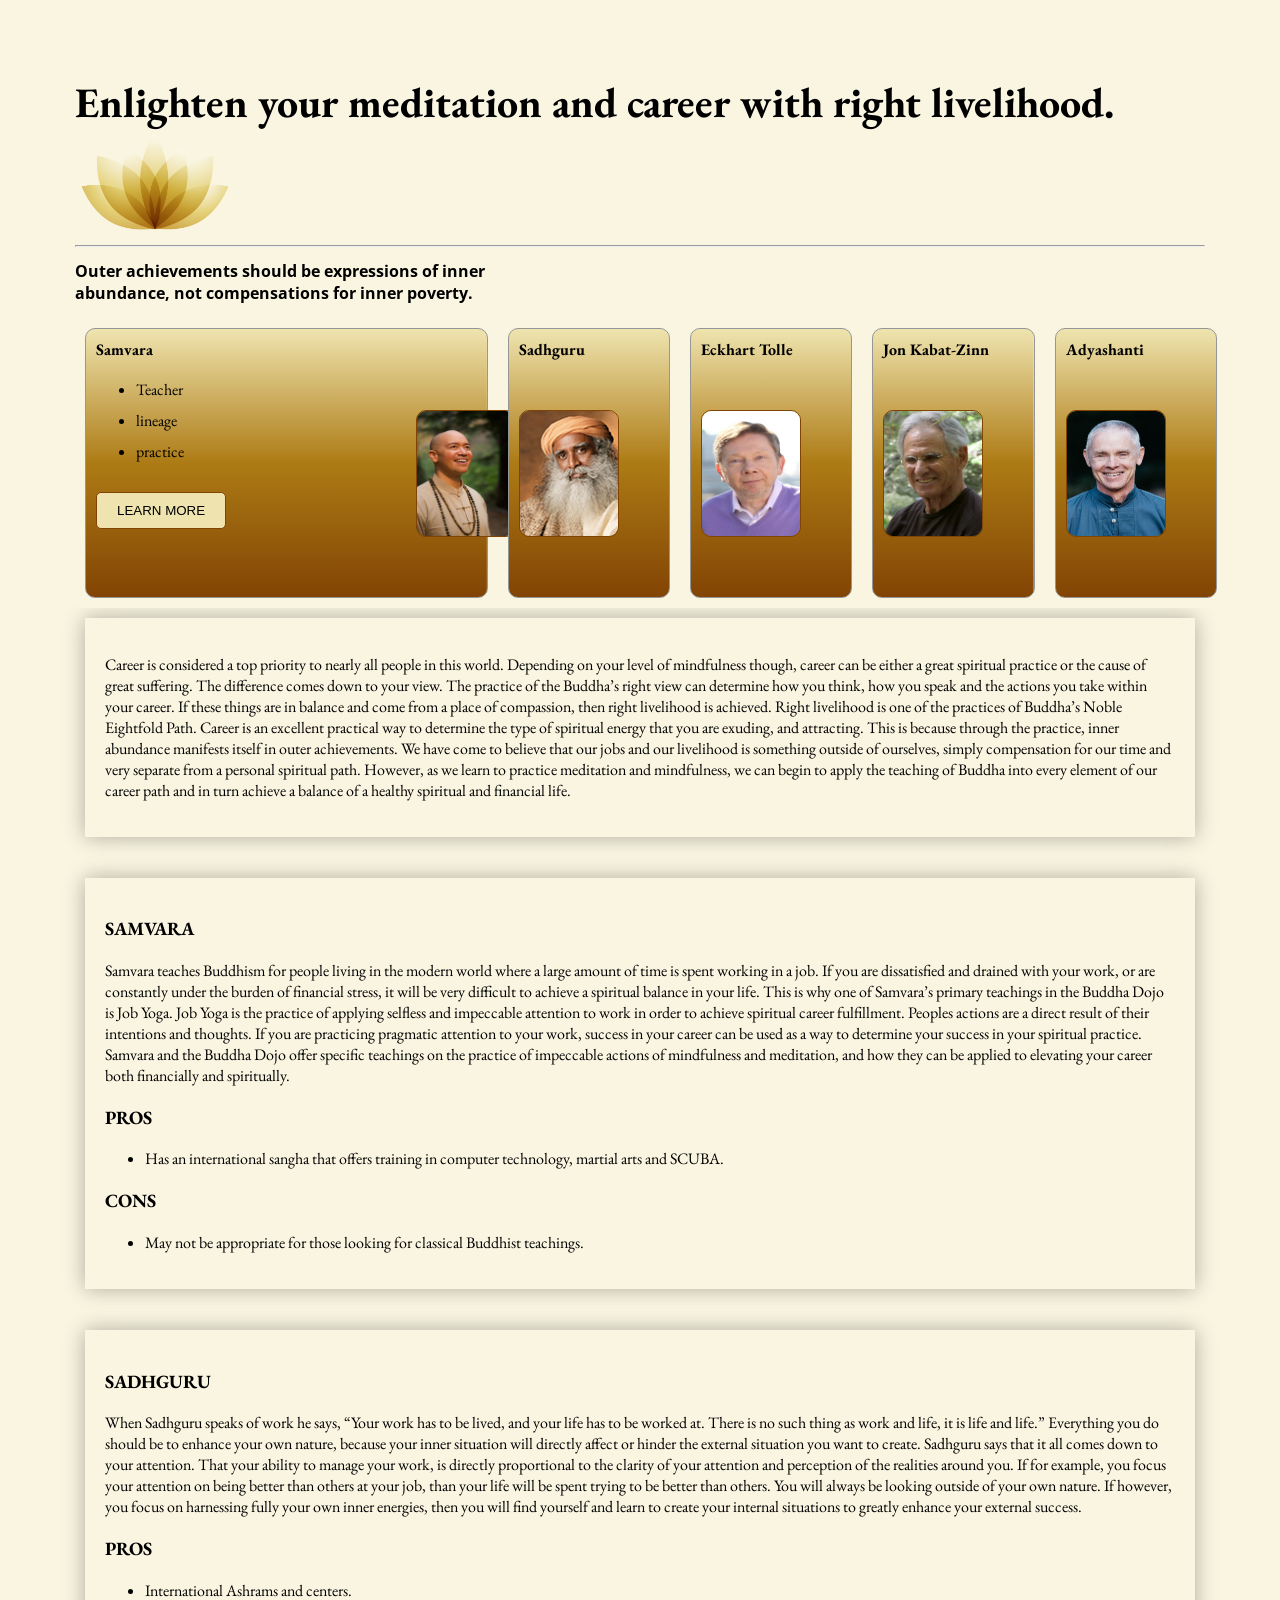
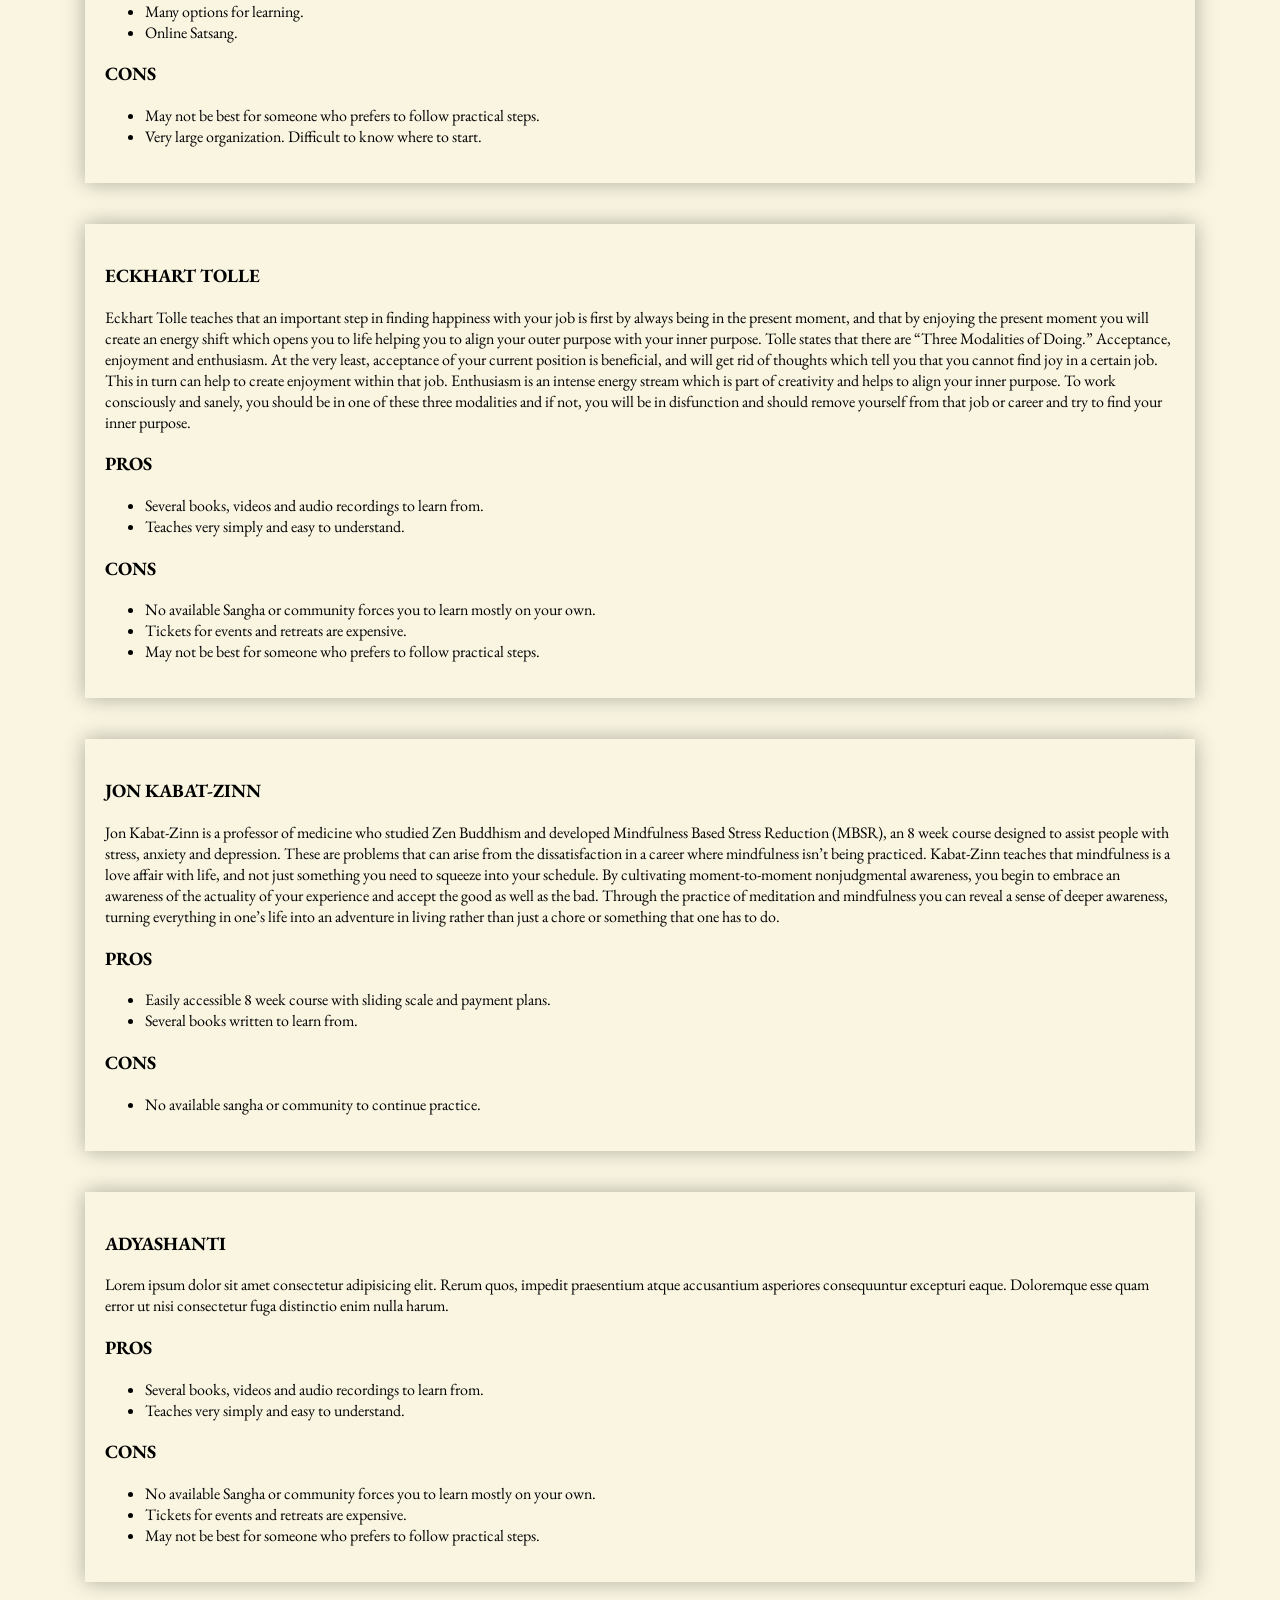
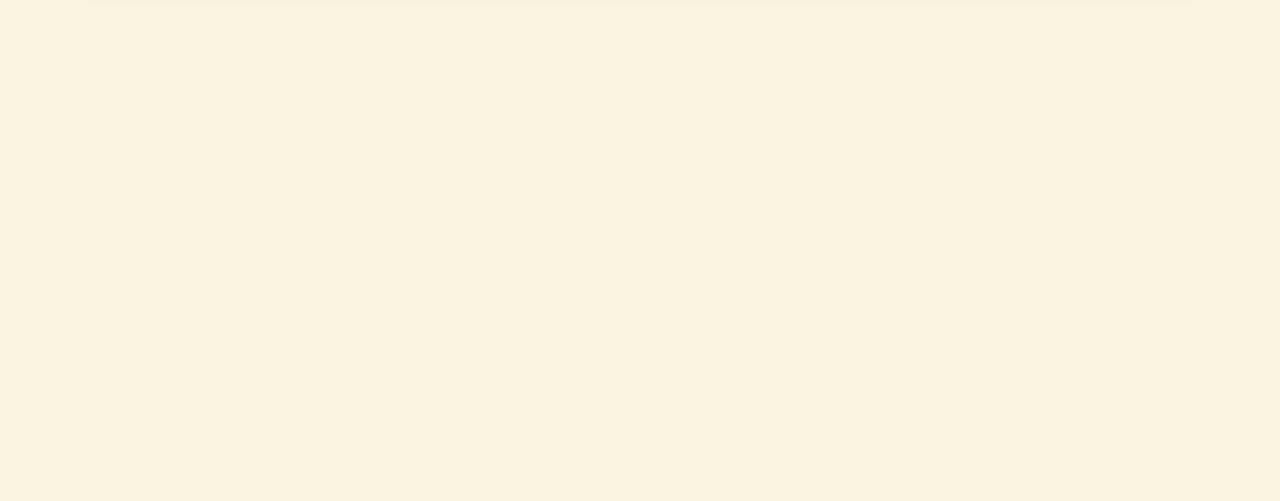
==== index.html @ 8dc8f793 "kean's right livelihood branch" ====
<!DOCTYPE html>
<html lang="en">
<head>
    <meta charset="UTF-8">
    <meta name="viewport" content="width=device-width, initial-scale=1.0">
    <title>Meditation Mindfulness</title>
    <link rel="stylesheet" href="style.css">
</head>
<body>
   
    <h1> Enlighten your meditation and career with right livelihood.</h1>
    <img class="lotus" src="lotus.png" alt="" height="102" width="160"> 
<hr>
<h2>Outer achievements should be expressions of inner abundance, not compensations for
    inner poverty.</h2>
    
   
<div class="container">
    <div class="panel active">
    <h3>Samvara</h3>
    <img class="profileImg" src="samvara.jpg" alt="" height="127px" width="100px">
    <ul>
        <li>Teacher</li>
        <li>lineage</li>
        <li>practice</li>   
    </ul>
    <a href="#samvara">
        <button>LEARN MORE</button>
    </a>
    </div>
   
    <div class="panel">
        <h3>Sadhguru</h3>
            <img class="profileImg" src="sadhguru.jpg" alt="" height="127px" width="100px">
        <ul>
            <li>Teacher</li>
            <li>lineage</li>
            <li>practice</li>
        </ul>  
        <a href="#sadhguru">
            <button>LEARN MORE</button>
        </a>   
         
    </div>
 
    <div class="panel">
        <h3>Eckhart Tolle</h3>
        <img class="profileImg" src="tolle.jpg" alt="" height="127px" width="100px">
        <ul>
            <li>Teacher</li>
            <li>lineage</li>
            <li>practice</li>
        </ul>
        <a href="#tolle">
            <button>LEARN MORE</button>
        </a>   
    </div>

        <div class="panel">
            <h3>Jon Kabat-Zinn</h3>
            <img class="profileImg" src="zinn.png" alt="" height="127px" width="100px">
            <ul>
                <li>Teacher</li>
                <li>lineage</li>
                <li>practice</li>
                </ul>
                <a href="#zinn">
                    <button>LEARN MORE</button>
                </a>
        </div>

        <div class="panel">
            <h3>Adyashanti</h3>
            <img class="profileImg" src="adyashanti.jpg" alt="" height="127px" width="100px">
            <ul>
                <li>Teacher</li>
                <li>lineage</li>
                <li>practice</li>
            </ul>
            <a href="#ady">
                <button>LEARN MORE</button>
            </a>
        </div>

</div>
  
       
    <main>
    <section class="shadow" id="intro">
        <p>Career is considered a top priority to nearly all people in this world. Depending on your level of mindfulness though, career can be either a great spiritual practice or the cause of great suffering. The difference comes down to your view. The practice of the Buddha’s right view can determine how you think, how you speak and the actions you take within your career. If these things are in balance and come from a place of compassion, then right livelihood is achieved.
            Right livelihood is one of the practices of Buddha’s Noble Eightfold Path. Career is an excellent practical way to determine the type of spiritual energy that you are exuding, and attracting. This is because through the practice, inner abundance manifests itself in outer achievements.
            We have come to believe that our jobs and our livelihood is something outside of ourselves, simply compensation for our time and very separate from a personal spiritual path. However, as we learn to practice meditation and mindfulness, we can begin to apply the teaching of Buddha into every element of our career path and in turn achieve a balance of a healthy spiritual and financial life.  
            
              
        </p>
    </section>
    <br>
    <section class="shadow" id="samvara">
        <h3>SAMVARA</h3>
        <P>Samvara teaches Buddhism for people living in the modern world where a large amount of time is spent working in a job. If you are dissatisfied and drained with your work, or are constantly under the burden of financial stress, it will be very difficult to achieve a spiritual balance in your life. This is why one of Samvara’s primary teachings in the Buddha Dojo is Job Yoga. Job Yoga is the practice of applying selfless and impeccable atten­tion to work in order to achieve spiritual career fulfillment. Peoples actions are a direct result of their intentions and thoughts. If you are practicing pragmatic attention to your work, success in your career can be used as a way to determine your success in your spiritual practice. Samvara and the Buddha Dojo offer specific teachings on the practice of impeccable actions of mindfulness and meditation, and how they can be applied to elevating your career both financially and spiritually.
        </P> 
        <h3><strong>PROS</strong></h3>
        <ul>
            <li>Has an international sangha that offers training in computer technology, martial arts and SCUBA.
            </li>
            
        </ul>
        <h3><strong>CONS</strong></h3>
        <UL>
            <li>May not be appropriate for those looking for classical Buddhist teachings.</li>
             
        </UL> 
    </section>
    <br>
    <section class="shadow" id="sadhguru">
        <h3>SADHGURU</h3>
        <P>
            When Sadhguru speaks of work he says, “Your work has to be lived, and your life has to be worked at. There is no such thing as work and life, it is life and life.” Everything you do should be to enhance your own nature, because your inner situation will directly affect or hinder the external situation you want to create. 
Sadhguru says that it all comes down to your attention. That your ability to manage your work, is directly proportional to the clarity of your attention and perception of the realities around you. If for example, you focus your attention on being better than others at your job, than your life will be spent trying to be better than others. You will always be looking outside of your own nature. If however, you focus on harnessing fully your own inner energies, then you will find yourself and learn to create your internal situations to greatly enhance your external success.
        </P>
        <h3><strong>PROS</strong></h3>
        <ul>
            <li>International Ashrams and centers.</li>
            <li>Many options for learning.</li>
            <li>Online Satsang. </li>
        </ul>
        <h3><strong>CONS</strong></h3>
        <UL>
            <li>May not be best for someone who prefers to follow practical steps. </li>
            <li>Very large organization. Difficult to know where to start.</li>   
        </UL>

    </section>
    <br>
    <section  class="shadow" id="tolle">
        <h3>ECKHART TOLLE</h3>
        <P>
            Eckhart Tolle teaches that an important step in finding happiness with your job is first by always being in the present moment, and that by enjoying the present moment you will create an energy shift which opens you to life helping you to align your outer purpose with your inner purpose. 
Tolle states that there are “Three Modalities of Doing.” Acceptance, enjoyment and enthusiasm. At the very least, acceptance of your current position is beneficial, and will get rid of thoughts which tell you that you cannot find joy in a certain job. This in turn can help to create enjoyment within that job. Enthusiasm is an intense energy stream which is part of creativity and helps to align your inner purpose. To work consciously and sanely, you should be in one of these three modalities and if not, you will be in disfunction and should remove yourself from that job or career and try to find your inner purpose. 
        </P>
        <H3><strong>PROS</strong></H3>
        <ul>
            <li>Several books, videos and audio recordings to learn from.</li>
            <li>Teaches very simply and easy to understand.</li>
        </ul>
        <H3><strong>CONS</strong></H3>
        <ul>
            <li>No available Sangha or community forces you to learn mostly on your own.</li>
            <li>Tickets for events and retreats are expensive. </li>
            <li>May not be best for someone who prefers to follow practical steps.</li>
        </ul>
    </section>
    <br>
    <section class="shadow" id="zinn">
        <h3>JON KABAT-ZINN</h3>
        <P>Jon Kabat-Zinn is a professor of medicine who studied Zen Buddhism and developed Mindfulness Based Stress Reduction (MBSR), an 8 week course designed to assist people with stress, anxiety and depression. These are problems that can arise from the dissatisfaction in a career where mindfulness isn’t being practiced. Kabat-Zinn teaches that mindfulness is a love affair with life, and not just something you need to squeeze into your schedule. By cultivating moment-to-moment nonjudgmental awareness, you begin to embrace an awareness of the actuality of your experience and accept the good as well as the bad. Through the practice of meditation and mindfulness you can reveal a sense of deeper awareness, turning everything in one’s life into an adventure in living rather than just a chore or something that one has to do.
         </P>
        <H3><strong>PROS</strong></H3>
        <ul>
            <li>Easily accessible 8 week course with sliding scale and payment plans.</li>
            <li>Several books written to learn from.</li>
        </ul>
        <H3><strong>CONS</strong></H3>
        <ul>
            <li>No available sangha or community to continue practice.</li>
           
        </ul>
    </section>
    <br>
    <section  class="shadow" id="ady">
        <h3>ADYASHANTI</h3>
        <P>
            Lorem ipsum dolor sit amet consectetur adipisicing elit. Rerum quos, impedit praesentium atque accusantium asperiores consequuntur excepturi eaque. Doloremque esse quam error ut nisi consectetur fuga distinctio enim nulla harum. 
        </P>
        <H3><strong>PROS</strong></H3>
        <ul>
            <li>Several books, videos and audio recordings to learn from.</li>
            <li>Teaches very simply and easy to understand.</li>
        </ul>
        <H3><strong>CONS</strong></H3>
        <ul>
            <li>No available Sangha or community forces you to learn mostly on your own.</li>
            <li>Tickets for events and retreats are expensive. </li>
            <li>May not be best for someone who prefers to follow practical steps.</li>
        </ul>
    </section>
    <p>&nbsp;</p>
    <p>&nbsp;</p>
    <p>&nbsp;</p>
    <p>&nbsp;</p>
    <p>&nbsp;</p>
    <p>&nbsp;</p>
    <p>&nbsp;</p>
    <p>&nbsp;</p>
    <p>&nbsp;</p>
    <p>&nbsp;</p>
    <p>&nbsp;</p>
    <p>&nbsp;</p>
    
  

</main>  
    <script src = "script.js"></script>
</body>
</html>
---- style.css ----
@import url("https://fonts.googleapis.com/css?family=EB+Garamond&display=swap");
@import url("https://fonts.googleapis.com/css2?family=Open+Sans:wght@300&display=swap");

* {
  box-sizing: border-box;
}
html {
  /* scroll-behavior: smooth; */
}

body {
  font-family: "EB Garamond", serif;
  align-items: center;
  justify-content: center;
  height: 100vh;
  margin: 75px 75px;
  height: auto;
  background-color: #f9f5e1;
}

:target {
}

h1 {
  width: 500px;
  font-size: 2.625em;
  display: inline;
}

h2 {
  text-align: left;
  width: 500px;
  font-family: "open sans";
  font-size: medium;
}

.profileImg {
  margin: 40px 10px 10px 10px;
  border-radius: 10px;
  border: 1px solid #824404;
}

button {
  border-radius: 5px;
  border: 1px solid #824404;
  background: #efe4af;
  padding: 10px 20px;
  color: #824404;
}

.panel.active button:hover {
  background: #f9f5e1;
}

.container {
  background-color: #f9f5e1;
  background-size: 300px 300px;
  display: flex;
  width: 90vw;
  position: -webkit-sticky;
  position: sticky;
  top: 0px;
  border-radius: 10px;
}

/* main {
  height: 100vh;
  scroll-snap-type: block mandatory;
  scroll-padding: 100em;
  overflow-y: scroll;
}

.shadow {
  scroll-snap-align: end;
  scroll-margin-top: 10em;
} */
.panel.active img {
  transition-duration: 0.9s;
  transition-timing-function: ease;
  transform: translateX(320%);
}

.panel {
  box-sizing: border-box;
  border: 1px solid #969696;
  background-size: auto 100%;
  background-position: center;
  background-repeat: no-repeat;
  height: 30vh;
  border-radius: 10px;
  color: #fff;
  cursor: pointer;
  flex: 2;
  margin: 10px;
  position: relative;
  transition: flex 0.7s ease;
  outline: black;
  background-image: linear-gradient(#efe4af, #ad7b15, #824404);
}

.panel h3 {
  font-size: 16px;
  position: top;
  bottom: 20px;
  left: 20px;
  margin: 10px;
  opacity: 1;
  color: black;
}

.panel li {
  margin: 10px;
  opacity: 0;
  color: black;
}

.panel.active li {
  transform: translateY(-900%);
  opacity: 1;
  transition: opacity 0.7s ease-in 0.7s;
}
.panel button {
  margin: 10px;
  opacity: 0;
  color: black;
  cursor: pointer;
}

.panel.active button {
  transform: translateY(-500%);
  opacity: 1;
  transition: opacity 1s ease-in 0.7s;
}

.panel.active {
  flex: 5;
  cursor: default;
}

.panel.active h3 {
  opacity: 1;
  transition: opacity 0.3s ease-in 0.4s;
}

.shadow {
  box-shadow: 0 0 20px rgb(0, 0, 0, 0.3);
  padding: 20px;
  margin: 10px;
  scroll-snap-align: center;
}

@media (max-width: 480px) {
  .container {
    width: 100vw;
  }

  .panel:nth-of-type(4),
  .panel:nth-of-type(5) {
    display: none;
  }
}
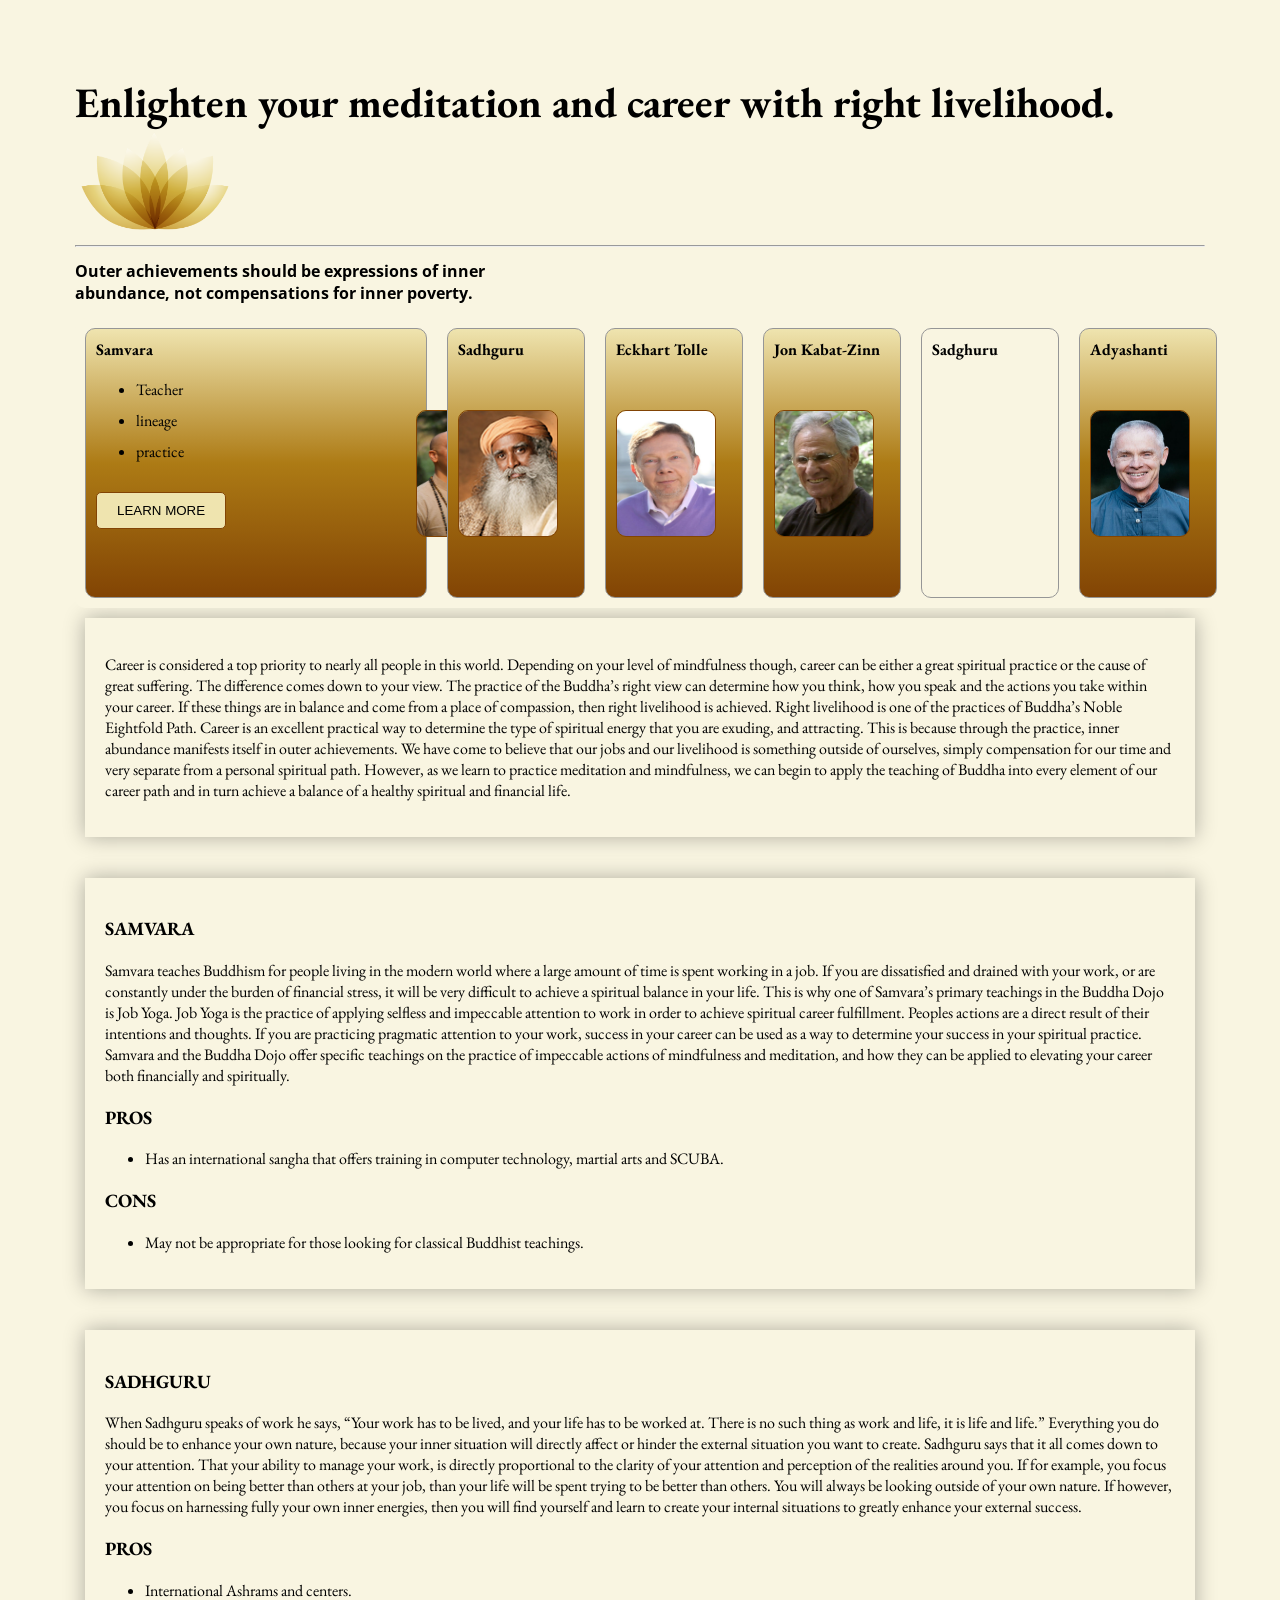
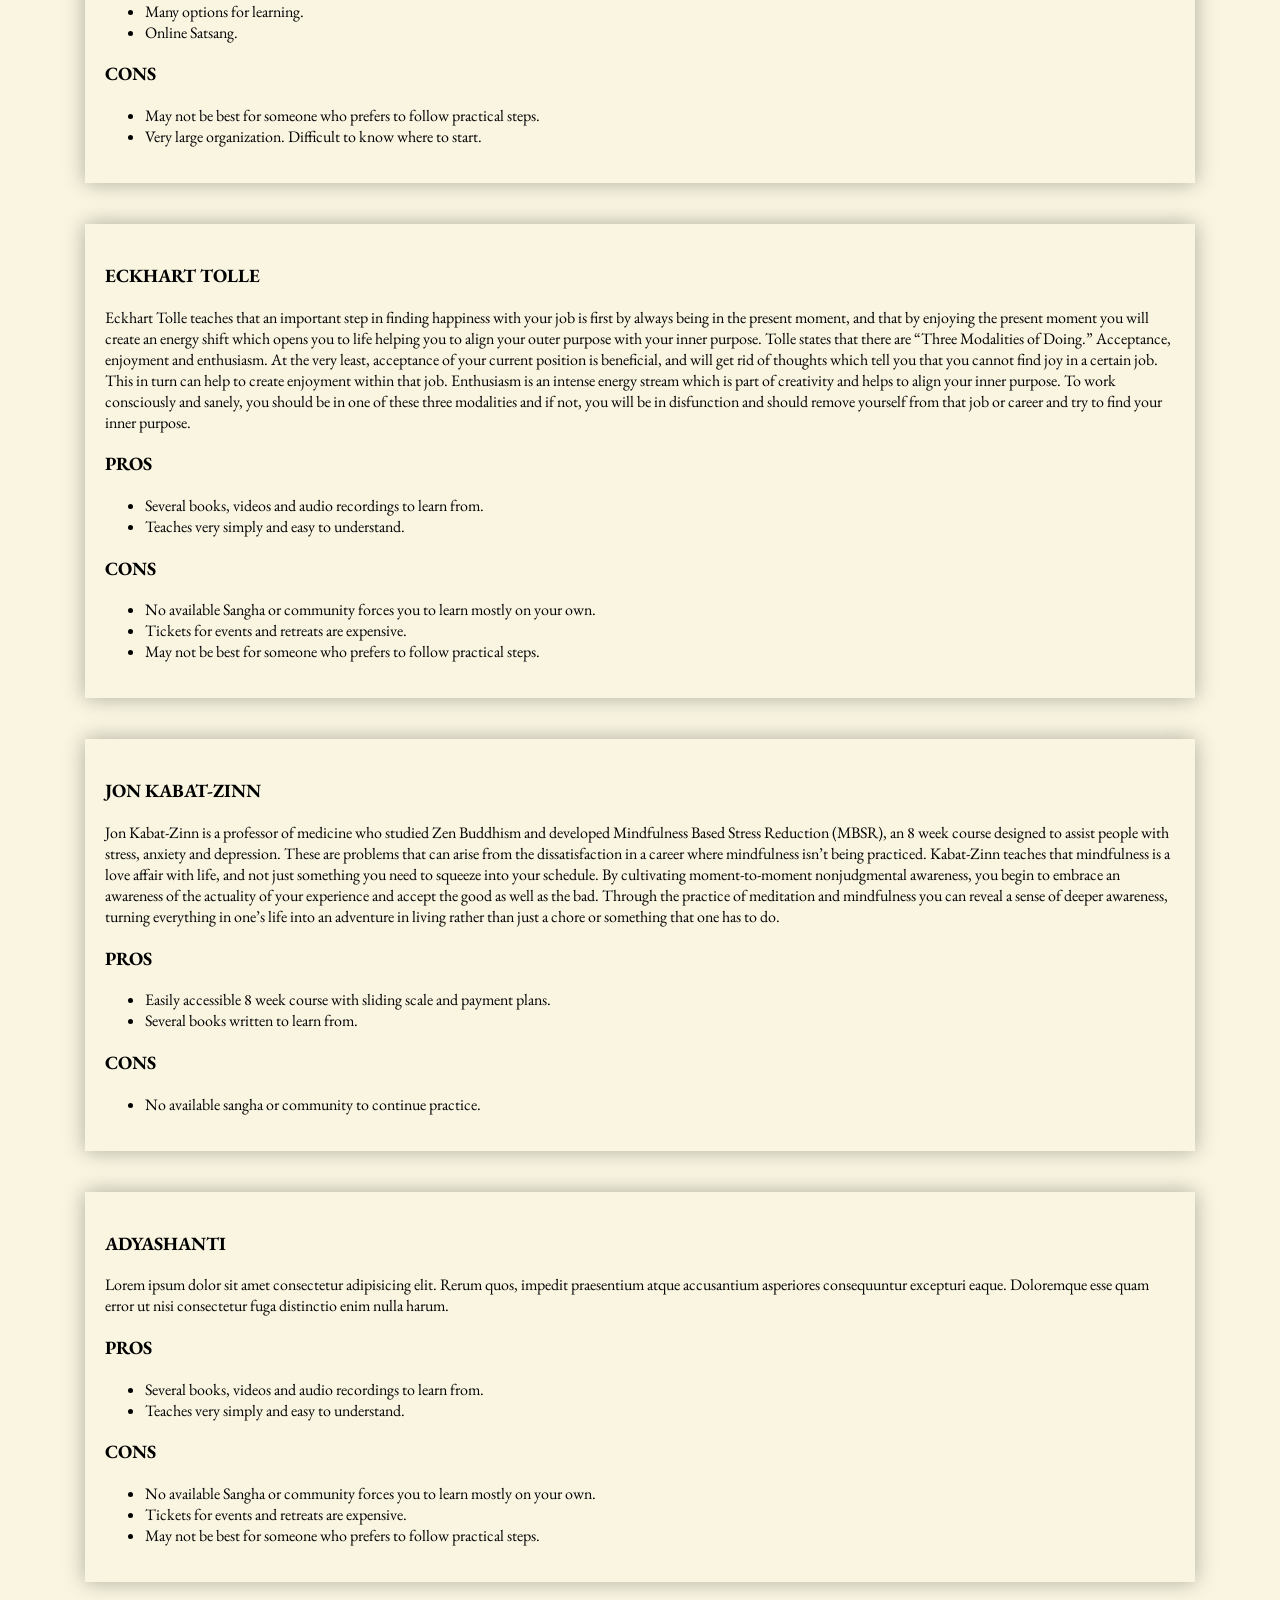
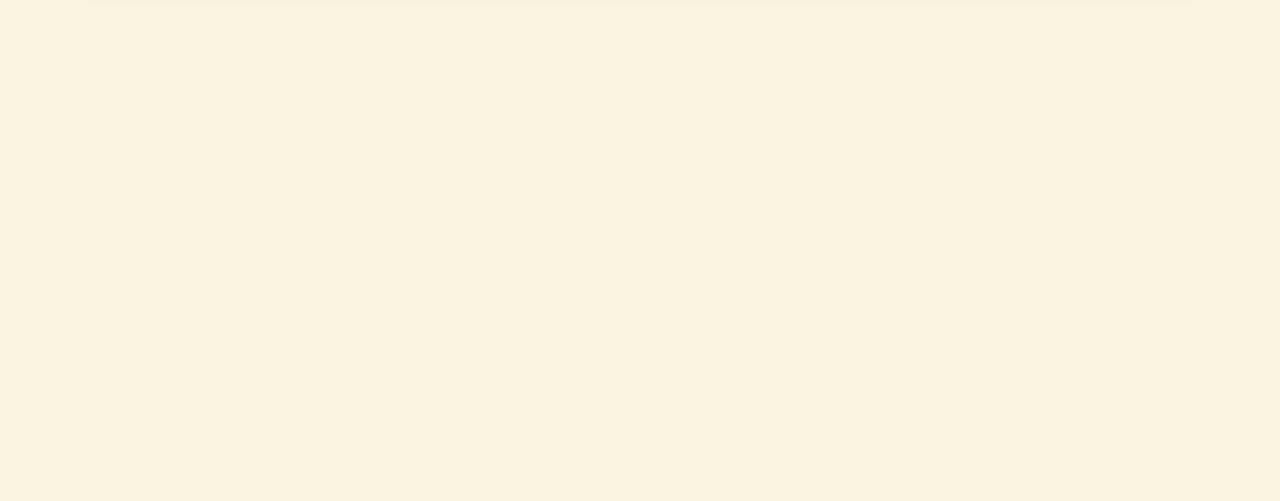
==== commit a3ee2fee: "Merge branch 'main' into Keans-Right-Livelihood-Branch" ====
--- a/index.html
+++ b/index.html
@@ -3,6 +3,7 @@
 <head>
     <meta charset="UTF-8">
     <meta name="viewport" content="width=device-width, initial-scale=1.0">
+    <meta name="description" content="This is an example of a meta description. This will often show up in search results.">
     <title>Meditation Mindfulness</title>
     <link rel="stylesheet" href="style.css">
 </head>
@@ -59,6 +60,10 @@
         <div class="panel">
             <h3>Jon Kabat-Zinn</h3>
             <img class="profileImg" src="zinn.png" alt="" height="127px" width="100px">
+        </div>
+  
+        <div class="panel" style="background-image: url('https://images.unsplash.com/photo-1507525428034-b723cf961d3e?ixlib=rb-1.2.1&ixid=eyJhcHBfaWQiOjEyMDd9&auto=format&fit=crop&w=1353&q=80');">
+            <h3>Sadghuru</h3>
             <ul>
                 <li>Teacher</li>
                 <li>lineage</li>
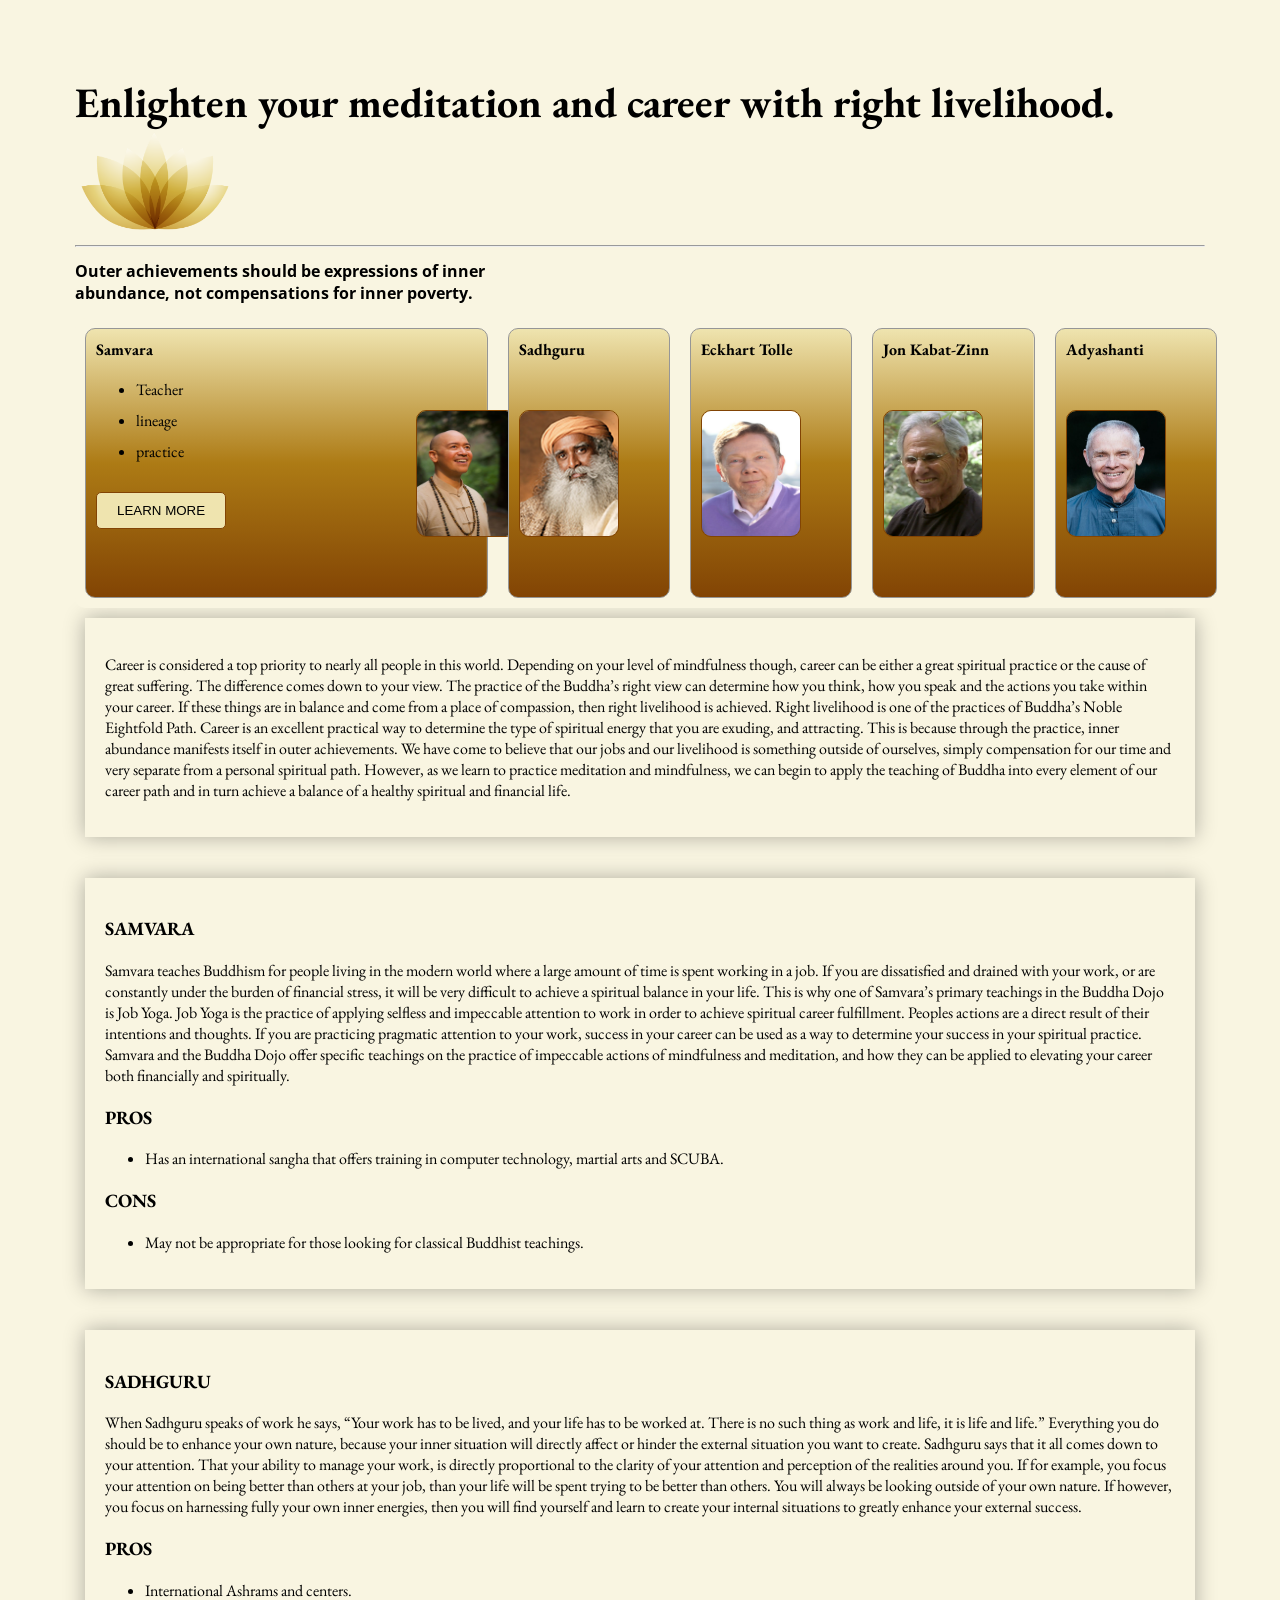
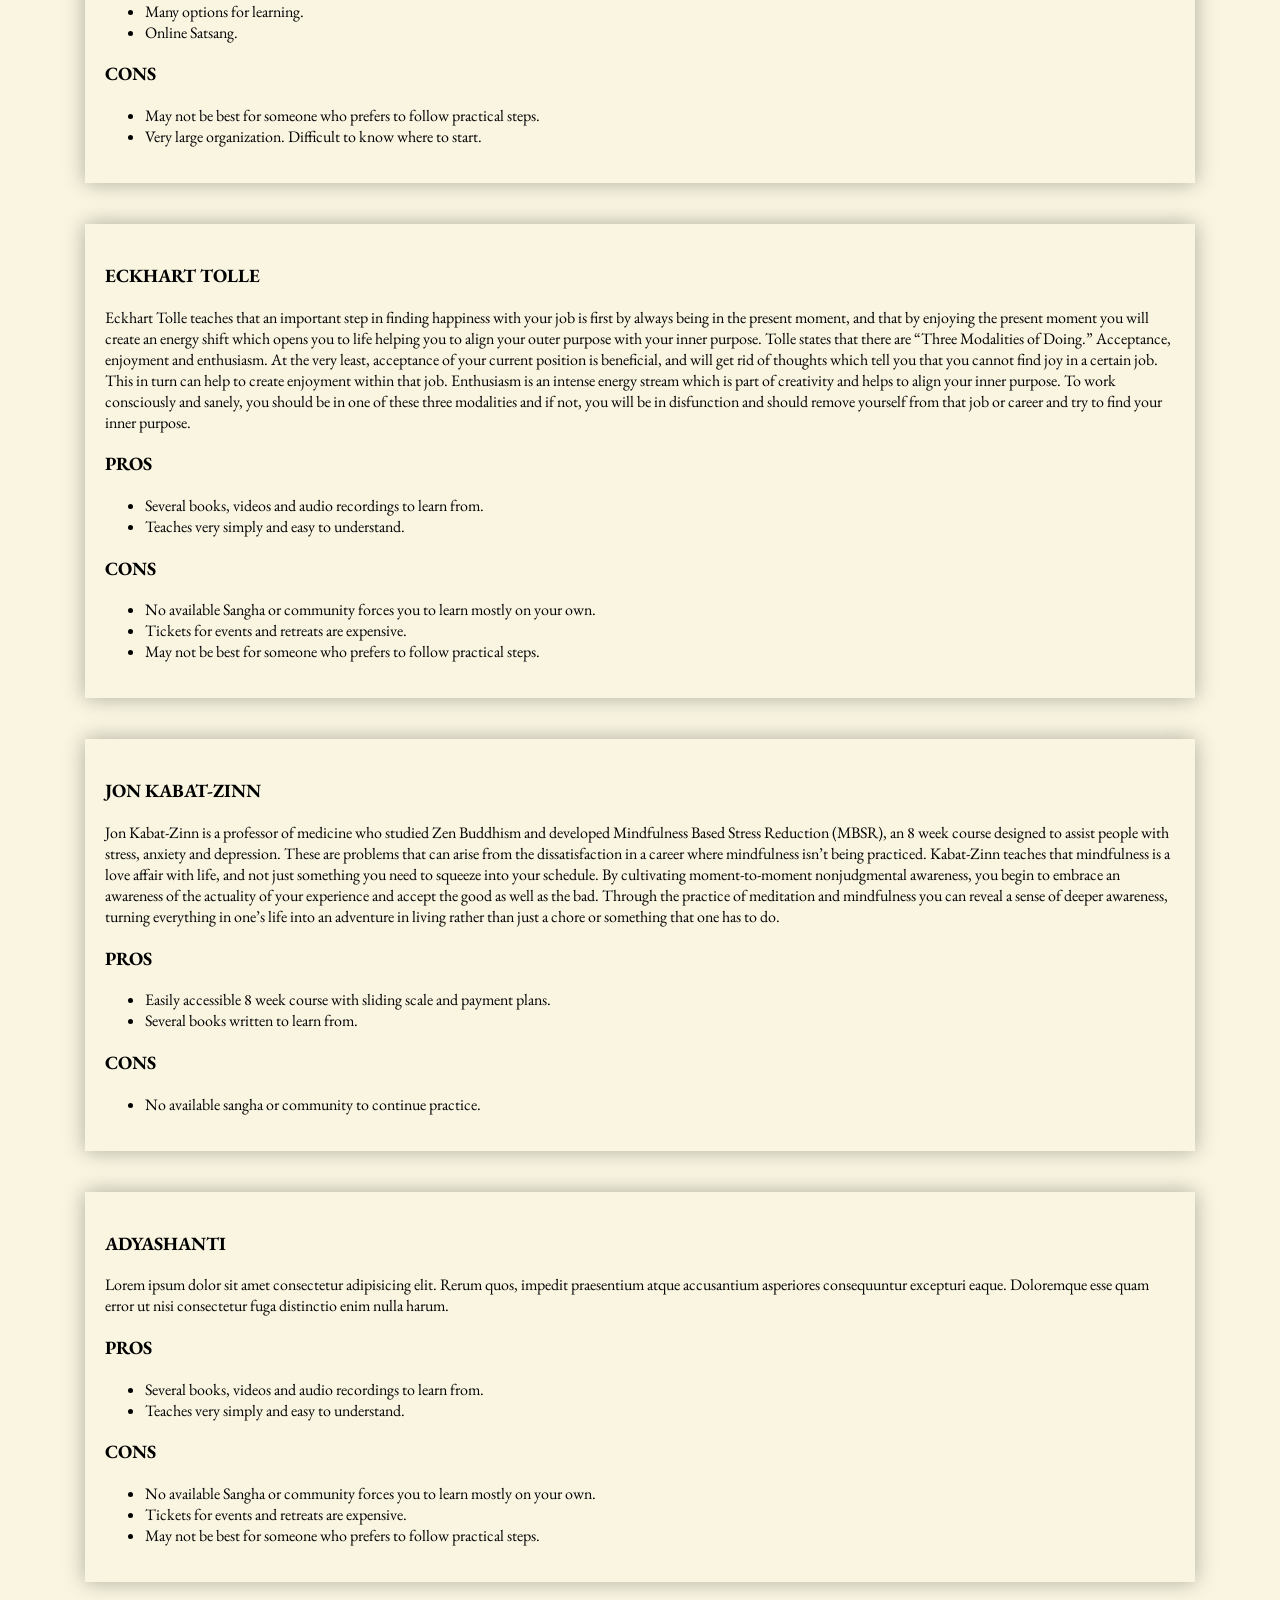
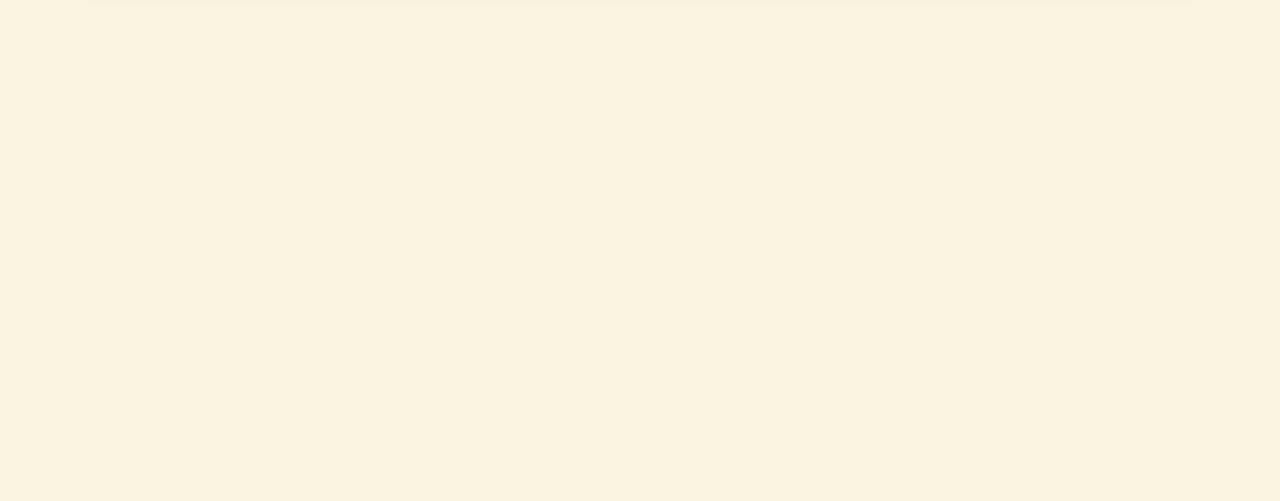
==== commit 2aca0b58: "Fixing merge conflict - sadhguru was shown twice" ====
--- a/index.html
+++ b/index.html
@@ -60,18 +60,6 @@
         <div class="panel">
             <h3>Jon Kabat-Zinn</h3>
             <img class="profileImg" src="zinn.png" alt="" height="127px" width="100px">
-        </div>
-  
-        <div class="panel" style="background-image: url('https://images.unsplash.com/photo-1507525428034-b723cf961d3e?ixlib=rb-1.2.1&ixid=eyJhcHBfaWQiOjEyMDd9&auto=format&fit=crop&w=1353&q=80');">
-            <h3>Sadghuru</h3>
-            <ul>
-                <li>Teacher</li>
-                <li>lineage</li>
-                <li>practice</li>
-                </ul>
-                <a href="#zinn">
-                    <button>LEARN MORE</button>
-                </a>
         </div>
 
         <div class="panel">
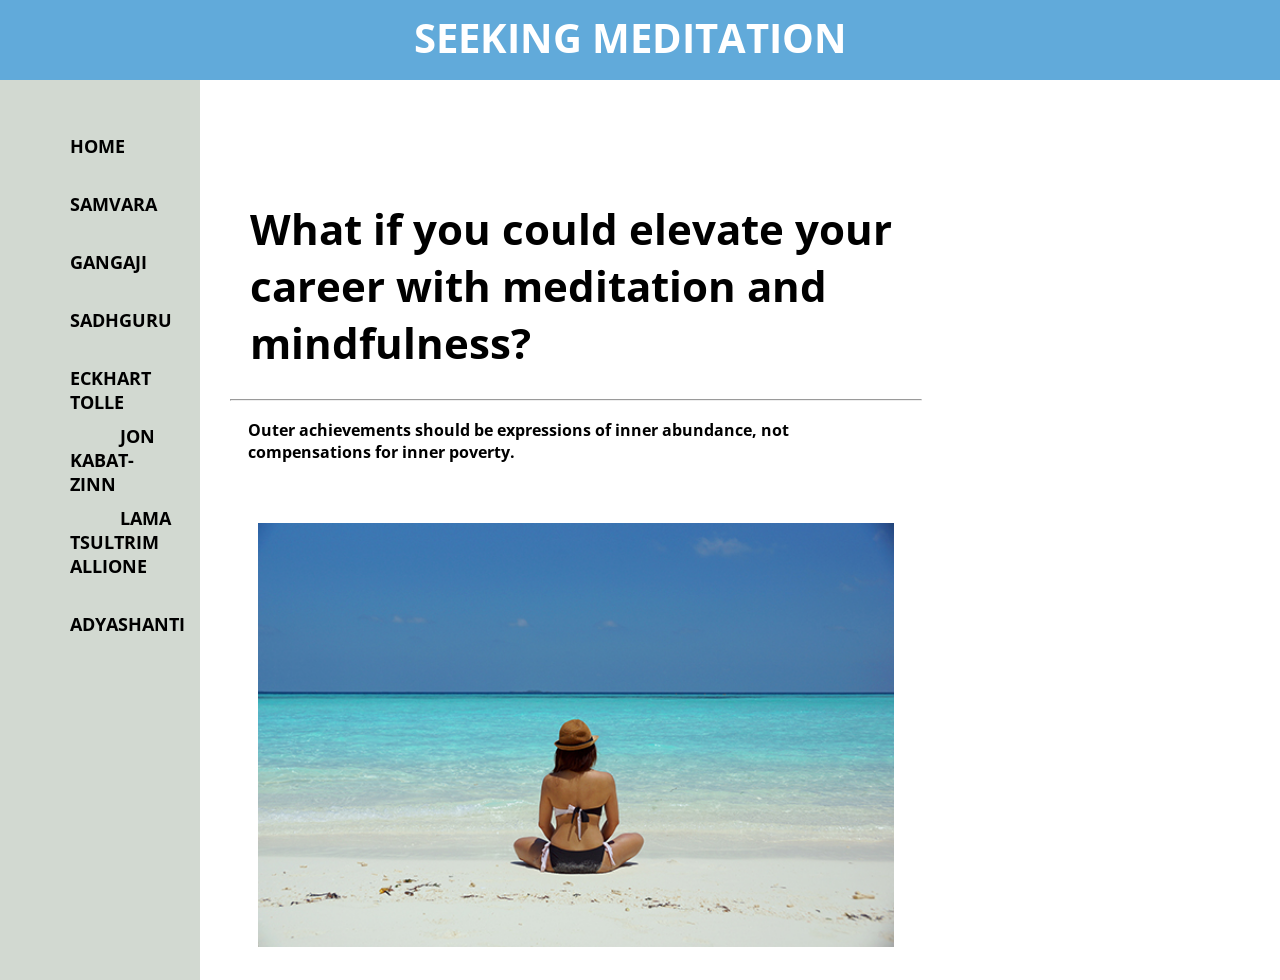
==== commit 8fe50d5b: "Kean's right livelihood" ====
--- a/index.html
+++ b/index.html
@@ -3,196 +3,213 @@
 <head>
     <meta charset="UTF-8">
     <meta name="viewport" content="width=device-width, initial-scale=1.0">
-    <meta name="description" content="This is an example of a meta description. This will often show up in search results.">
     <title>Meditation Mindfulness</title>
     <link rel="stylesheet" href="style.css">
 </head>
 <body>
+    <header>
+       
+<h2 class="seeking">SEEKING MEDITATION</h2>
+       
+       </header>
+        <nav class="side-bar">
+            <ul>
+                <li><a href="#top">HOME</a></li>
+                <li><a href="#samvara">SAMVARA</a></li> 
+                <li><a href="#gangaji">GANGAJI</a></li> 
+                <li><a href="#sadhguru">SADHGURU</a></li> 
+                <li><a href="#tolle">ECKHART TOLLE</a></li> 
+                <li><a href="#zinn">JON KABAT-ZINN</a></li> 
+                <li><a href="#allione">LAMA TSULTRIM ALLIONE</a></li> 
+                <li><a href="#ady">ADYASHANTI</a></li>      
+            </ul>    
+        </nav>
    
-    <h1> Enlighten your meditation and career with right livelihood.</h1>
-    <img class="lotus" src="lotus.png" alt="" height="102" width="160"> 
-<hr>
-<h2>Outer achievements should be expressions of inner abundance, not compensations for
-    inner poverty.</h2>
     
+   <div class="container" id="top">
+    <h1>What if you could elevate your career with meditation and mindfulness?</h1>
+    <hr style="width: 60%;">
+    <h2>Outer achievements should be expressions of inner abundance, not compensations for
+        inner poverty.</h2>
+        <img class="mainImg" src="beach.jpg" alt="">
+        <section class="career"  id="intro">
+            <p>We have come to believe that our jobs and our livelihood is something outside of ourselves, simply compensation for our time and very separate from a personal spiritual path. However, as we learn to practice meditation and mindfulness, we can begin to apply the teachings of Buddha into every element of our career path, and in turn achieve a balance of a healthy spiritual and financial life.  
+
+                Right livelihood is one of the practices of Buddha’s Noble Eightfold Path. Career is an excellent practical way to determine the type of spiritual energy that you are exuding, and attracting. This is because through the practice, inner abundance manifests itself in outer achievements.
+                <br>
+                <br>
+                Below are seven Buddhist teachers who speak about applying Buddhist practices into your life to alleviate stress in a modern world and help you live a fruitful financial and spiritual life.  
+                
+                
+            
+                      
+            </p>
+        </section>   
+        <main class="shadow">
+        <br>
+        <section  id="samvara">
+            <h3 class="title">SAMVARA</h3>
+            <div class="flex">
+                <img class="profileImg" src="samvara.jpg" alt="" height="250px" width="175px">
+            
+                <P>Samvara teaches Buddhism for people living in the modern world where a large amount of time is spent working in a job. One of Samvara’s primary teachings in the Buddha Dojo is Job Yoga. Job Yoga is the practice of applying selfless and impeccable atten­tion to work in order to achieve spiritual and career fulfillment. Samvara teaches that if you are practicing pragmatic attention to your work, success in your career can be used as a way to determine your success in your spiritual practice. Samvara and the Buddha Dojo offer specific teachings on the practice of impeccable actions of mindfulness and meditation, and how they can be applied to elevating your career both financially and spiritually.
+                </P> 
+                
+            </div>
+                <h3><strong>PROS</strong></h3>
+                <ul>
+                    <li>Has an international sangha that offers training in computer technology, martial arts and SCUBA.
+                    </li>
+                    
+                </ul>
+                <h3><strong>CONS</strong></h3>
+                <UL>
+                    <li>May not be appropriate for those looking for classical Buddhist teachings.</li>
+                     
+                </UL> 
+            </section>
+            <br>
+            
+            <section id="gangaji">
+                <h3 class="title">GANGAJI</h3>
+                <div class="flex">
+                    <img class="profileImg" src="gangaji.jpg" alt="" height="250px" width="175px">
+                    <P>
+                        Gangaji teaches that much of our suffering comes from our searching and running from being humbled. To search you have to be some-body searching for some-thing. When you search you are always looking outside of yourself for the thing that will bring you peace. When you are “some-body” you fight bad experiences and struggle for good experiences. However when you experience a deeper surrender and allow yourself to become “no-body” then you allow the humbling and stop begging for what you think you lack. 
+                    </P>
+                </div>
+               
+                <H3><strong>PROS</strong></H3>
+                <ul>
+                    <li>affordable courses with membership</li>
+                    <li>Offers retreats</li>
+                    
+                </ul>
+                <H3><strong>CONS</strong></H3>
+                <ul>
+                    <li>Doesn't offer specific teachings on career and right livelihood.</li>
+                    
+                    
+                </ul>
+            </section>
+            <br>
+          
+            
+        <br>
+        <section  id="sadhguru">
+            <h3 class="title">SADHGURU</h3>
+            <div class="flex">
+                <img class="profileImg" src="sadhguru.jpg" alt="" height="250px" width="175px">
+                <P>When Sadhguru speaks of work he says, “Your work has to be lived, and your life has to be worked at. There is no such thing as work and life, it is life and life.” Everything you do should be to enhance your own nature, because your inner situation will directly affect or hinder the external situation you want to create.  If you focus on harnessing your own inner energies, then you will find yourself and learn to create your internal situations to greatly enhance your external success.
+
+                </P>
+            </div>
+            <h3><strong>PROS</strong></h3>
+            <ul>
+                <li>International Ashrams and centers.</li>
+                <li>Many options for learning.</li>
+                <li>Online Satsang. </li>
+            </ul>
+            <h3><strong>CONS</strong></h3>
+            <UL>
+                <li>May not be best for someone who prefers to follow practical steps. </li>
+                <li>Very large organization. Difficult to know where to start.</li>   
+            </UL>
+    
+        </section>
+        <br>
+        <br>
+        <section   id="tolle">
+            <h3 class="title">ECKHART TOLLE</h3>
+            <div class="flex">
+                <img class="profileImg" src="tolle.jpg" alt="" height="250px" width="175px">
+                <P>
+                    Eckhart Tolle teaches that an important step in finding happiness with your job is first by always being in the present moment, and that by enjoying the present moment you will create an energy shift which opens you to life helping you to align your outer purpose with your inner purpose.
+Tolle focuses on “Three Modalities of Doing.” Acceptance, enjoyment and enthusiasm. To work consciously and sanely, you should be in at least one of these three modalities and if not, you will be in dysfunction and should remove yourself from that job or career and try to find your inner purpose.
+
+                </P>
+            </div>
+           
+            <H3><strong>PROS</strong></H3>
+            <ul>
+                <li>Several books, videos and audio recordings to learn from.</li>
+                <li>Teaches very simply and easy to understand.</li>
+            </ul>
+            <H3><strong>CONS</strong></H3>
+            <ul>
+                <li>No available Sangha or community forces you to learn mostly on your own.</li>
+                <li>Tickets for events and retreats are expensive. </li>
+                <li>May not be best for someone who prefers to follow practical steps.</li>
+            </ul>
+        </section>
+        <br>
+        <section id="zinn">
+            <h3 class="title">JON KABAT-ZINN</h3>
+            <div class="flex">
+                <img class="profileImg" src="zinn.png" alt="" height="250px" width="175px">
+                <P>Jon Kabat-Zinn is a professor of medicine who studied Zen Buddhism and developed Mindfulness Based Stress Reduction (MBSR), an 8 week course designed to assist people with stress, anxiety and depression. Kabat-Zinn teaches that mindfulness is a love affair with life, and not just something you need to squeeze into your schedule. By cultivating moment-to-moment nonjudgmental awareness, you begin to embrace an awareness of the actuality of your experience and accept the good as well as the bad. Through the practice of meditation and mindfulness you can reveal a sense of deeper awareness, turning everything in one’s life into an adventure in living rather than just a chore or something that one has to do.
+                 </P>
+            </div>
+            <H3><strong>PROS</strong></H3>
+            <ul>
+                <li>Easily accessible 8 week course with sliding scale and payment plans.</li>
+                <li>Several books written to learn from.</li>
+            </ul>
+            <H3><strong>CONS</strong></H3>
+            <ul>
+                <li>No available sangha or community to continue practice.</li>
+               
+            </ul>
+        </section>
+        <br>
+        <section id="allione">
+            <h3 class="title">LAMA TSULTRIM ALLIONE</h3>
+            <div class="flex">
+                <img class="profileImg" src="allione.jpg" alt="" height="250px" width="175px">
+                <P>Lorem ipsum dolor sit amet consectetur adipisicing elit. Commodi iure, possimus deserunt alias itaque vitae ea maxime temporibus nihil, molestiae eaque ratione quis id, corrupti soluta expedita? Minus, iusto accusamus.
+                 </P>
+            </div>
+            <H3><strong>PROS</strong></H3>
+            <ul>
+                <li>Easily accessible 8 week course with sliding scale and payment plans.</li>
+                <li>Several books written to learn from.</li>
+            </ul>
+            <H3><strong>CONS</strong></H3>
+            <ul>
+                <li>No available sangha or community to continue practice.</li>
+               
+            </ul>
+        </section>
+        <br>
+        <section id="ady">
+            <h3 class="title">ADYASHANTI</h3>
+            <div class="flex">
+                <img class="profileImg" src="adyashanti.jpg" alt="" height="250px" width="175px">
+                <P>
+                    Adyashanti teaches that in order to be successful you must be open to being a beneficial presence in the world. To achieve this, he teaches that you must first clarify your aspirations, then practice unconditional follow through. He continues that you must practice absolute sincerity, be a steward of your own life and never abdicate your authority to someone else. Through these foundational principles you can clearly see what you are compelled toward and work without trying to gain an egoic advantage in life. 
+                </P>
+            </div>
+            <H3><strong>PROS</strong></H3>
+            <ul>
+                <li>Several books, videos and audio recordings to learn from.</li>
+                <li>Offers retreats and online classes</li>
+            </ul>
+            <H3><strong>CONS</strong></H3>
+            <ul>
+                <li>Doesn't offer specific teachings on career and right livelihood.</li>
+                
+            </ul>
+        </section>
+        
+    </main> 
+    <p>&nbsp;</p>
+
+  
    
-<div class="container">
-    <div class="panel active">
-    <h3>Samvara</h3>
-    <img class="profileImg" src="samvara.jpg" alt="" height="127px" width="100px">
-    <ul>
-        <li>Teacher</li>
-        <li>lineage</li>
-        <li>practice</li>   
-    </ul>
-    <a href="#samvara">
-        <button>LEARN MORE</button>
-    </a>
-    </div>
+ 
+   </div>
    
-    <div class="panel">
-        <h3>Sadhguru</h3>
-            <img class="profileImg" src="sadhguru.jpg" alt="" height="127px" width="100px">
-        <ul>
-            <li>Teacher</li>
-            <li>lineage</li>
-            <li>practice</li>
-        </ul>  
-        <a href="#sadhguru">
-            <button>LEARN MORE</button>
-        </a>   
-         
-    </div>
- 
-    <div class="panel">
-        <h3>Eckhart Tolle</h3>
-        <img class="profileImg" src="tolle.jpg" alt="" height="127px" width="100px">
-        <ul>
-            <li>Teacher</li>
-            <li>lineage</li>
-            <li>practice</li>
-        </ul>
-        <a href="#tolle">
-            <button>LEARN MORE</button>
-        </a>   
-    </div>
-
-        <div class="panel">
-            <h3>Jon Kabat-Zinn</h3>
-            <img class="profileImg" src="zinn.png" alt="" height="127px" width="100px">
-        </div>
-
-        <div class="panel">
-            <h3>Adyashanti</h3>
-            <img class="profileImg" src="adyashanti.jpg" alt="" height="127px" width="100px">
-            <ul>
-                <li>Teacher</li>
-                <li>lineage</li>
-                <li>practice</li>
-            </ul>
-            <a href="#ady">
-                <button>LEARN MORE</button>
-            </a>
-        </div>
-
-</div>
-  
-       
-    <main>
-    <section class="shadow" id="intro">
-        <p>Career is considered a top priority to nearly all people in this world. Depending on your level of mindfulness though, career can be either a great spiritual practice or the cause of great suffering. The difference comes down to your view. The practice of the Buddha’s right view can determine how you think, how you speak and the actions you take within your career. If these things are in balance and come from a place of compassion, then right livelihood is achieved.
-            Right livelihood is one of the practices of Buddha’s Noble Eightfold Path. Career is an excellent practical way to determine the type of spiritual energy that you are exuding, and attracting. This is because through the practice, inner abundance manifests itself in outer achievements.
-            We have come to believe that our jobs and our livelihood is something outside of ourselves, simply compensation for our time and very separate from a personal spiritual path. However, as we learn to practice meditation and mindfulness, we can begin to apply the teaching of Buddha into every element of our career path and in turn achieve a balance of a healthy spiritual and financial life.  
-            
-              
-        </p>
-    </section>
-    <br>
-    <section class="shadow" id="samvara">
-        <h3>SAMVARA</h3>
-        <P>Samvara teaches Buddhism for people living in the modern world where a large amount of time is spent working in a job. If you are dissatisfied and drained with your work, or are constantly under the burden of financial stress, it will be very difficult to achieve a spiritual balance in your life. This is why one of Samvara’s primary teachings in the Buddha Dojo is Job Yoga. Job Yoga is the practice of applying selfless and impeccable atten­tion to work in order to achieve spiritual career fulfillment. Peoples actions are a direct result of their intentions and thoughts. If you are practicing pragmatic attention to your work, success in your career can be used as a way to determine your success in your spiritual practice. Samvara and the Buddha Dojo offer specific teachings on the practice of impeccable actions of mindfulness and meditation, and how they can be applied to elevating your career both financially and spiritually.
-        </P> 
-        <h3><strong>PROS</strong></h3>
-        <ul>
-            <li>Has an international sangha that offers training in computer technology, martial arts and SCUBA.
-            </li>
-            
-        </ul>
-        <h3><strong>CONS</strong></h3>
-        <UL>
-            <li>May not be appropriate for those looking for classical Buddhist teachings.</li>
-             
-        </UL> 
-    </section>
-    <br>
-    <section class="shadow" id="sadhguru">
-        <h3>SADHGURU</h3>
-        <P>
-            When Sadhguru speaks of work he says, “Your work has to be lived, and your life has to be worked at. There is no such thing as work and life, it is life and life.” Everything you do should be to enhance your own nature, because your inner situation will directly affect or hinder the external situation you want to create. 
-Sadhguru says that it all comes down to your attention. That your ability to manage your work, is directly proportional to the clarity of your attention and perception of the realities around you. If for example, you focus your attention on being better than others at your job, than your life will be spent trying to be better than others. You will always be looking outside of your own nature. If however, you focus on harnessing fully your own inner energies, then you will find yourself and learn to create your internal situations to greatly enhance your external success.
-        </P>
-        <h3><strong>PROS</strong></h3>
-        <ul>
-            <li>International Ashrams and centers.</li>
-            <li>Many options for learning.</li>
-            <li>Online Satsang. </li>
-        </ul>
-        <h3><strong>CONS</strong></h3>
-        <UL>
-            <li>May not be best for someone who prefers to follow practical steps. </li>
-            <li>Very large organization. Difficult to know where to start.</li>   
-        </UL>
-
-    </section>
-    <br>
-    <section  class="shadow" id="tolle">
-        <h3>ECKHART TOLLE</h3>
-        <P>
-            Eckhart Tolle teaches that an important step in finding happiness with your job is first by always being in the present moment, and that by enjoying the present moment you will create an energy shift which opens you to life helping you to align your outer purpose with your inner purpose. 
-Tolle states that there are “Three Modalities of Doing.” Acceptance, enjoyment and enthusiasm. At the very least, acceptance of your current position is beneficial, and will get rid of thoughts which tell you that you cannot find joy in a certain job. This in turn can help to create enjoyment within that job. Enthusiasm is an intense energy stream which is part of creativity and helps to align your inner purpose. To work consciously and sanely, you should be in one of these three modalities and if not, you will be in disfunction and should remove yourself from that job or career and try to find your inner purpose. 
-        </P>
-        <H3><strong>PROS</strong></H3>
-        <ul>
-            <li>Several books, videos and audio recordings to learn from.</li>
-            <li>Teaches very simply and easy to understand.</li>
-        </ul>
-        <H3><strong>CONS</strong></H3>
-        <ul>
-            <li>No available Sangha or community forces you to learn mostly on your own.</li>
-            <li>Tickets for events and retreats are expensive. </li>
-            <li>May not be best for someone who prefers to follow practical steps.</li>
-        </ul>
-    </section>
-    <br>
-    <section class="shadow" id="zinn">
-        <h3>JON KABAT-ZINN</h3>
-        <P>Jon Kabat-Zinn is a professor of medicine who studied Zen Buddhism and developed Mindfulness Based Stress Reduction (MBSR), an 8 week course designed to assist people with stress, anxiety and depression. These are problems that can arise from the dissatisfaction in a career where mindfulness isn’t being practiced. Kabat-Zinn teaches that mindfulness is a love affair with life, and not just something you need to squeeze into your schedule. By cultivating moment-to-moment nonjudgmental awareness, you begin to embrace an awareness of the actuality of your experience and accept the good as well as the bad. Through the practice of meditation and mindfulness you can reveal a sense of deeper awareness, turning everything in one’s life into an adventure in living rather than just a chore or something that one has to do.
-         </P>
-        <H3><strong>PROS</strong></H3>
-        <ul>
-            <li>Easily accessible 8 week course with sliding scale and payment plans.</li>
-            <li>Several books written to learn from.</li>
-        </ul>
-        <H3><strong>CONS</strong></H3>
-        <ul>
-            <li>No available sangha or community to continue practice.</li>
-           
-        </ul>
-    </section>
-    <br>
-    <section  class="shadow" id="ady">
-        <h3>ADYASHANTI</h3>
-        <P>
-            Lorem ipsum dolor sit amet consectetur adipisicing elit. Rerum quos, impedit praesentium atque accusantium asperiores consequuntur excepturi eaque. Doloremque esse quam error ut nisi consectetur fuga distinctio enim nulla harum. 
-        </P>
-        <H3><strong>PROS</strong></H3>
-        <ul>
-            <li>Several books, videos and audio recordings to learn from.</li>
-            <li>Teaches very simply and easy to understand.</li>
-        </ul>
-        <H3><strong>CONS</strong></H3>
-        <ul>
-            <li>No available Sangha or community forces you to learn mostly on your own.</li>
-            <li>Tickets for events and retreats are expensive. </li>
-            <li>May not be best for someone who prefers to follow practical steps.</li>
-        </ul>
-    </section>
-    <p>&nbsp;</p>
-    <p>&nbsp;</p>
-    <p>&nbsp;</p>
-    <p>&nbsp;</p>
-    <p>&nbsp;</p>
-    <p>&nbsp;</p>
-    <p>&nbsp;</p>
-    <p>&nbsp;</p>
-    <p>&nbsp;</p>
-    <p>&nbsp;</p>
-    <p>&nbsp;</p>
-    <p>&nbsp;</p>
-    
-  
-
-</main>  
     <script src = "script.js"></script>
 </body>
+
 </html>
--- a/style.css
+++ b/style.css
@@ -1,65 +1,192 @@
 @import url("https://fonts.googleapis.com/css?family=EB+Garamond&display=swap");
 @import url("https://fonts.googleapis.com/css2?family=Open+Sans:wght@300&display=swap");
-
 * {
   box-sizing: border-box;
 }
+body {
+  width: 100%;
+  margin: 0;
+  padding: 0;
+}
+
 html {
-  /* scroll-behavior: smooth; */
-}
-
-body {
-  font-family: "EB Garamond", serif;
-  align-items: center;
-  justify-content: center;
-  height: 100vh;
-  margin: 75px 75px;
-  height: auto;
-  background-color: #f9f5e1;
-}
-
-:target {
-}
-
-h1 {
-  width: 500px;
-  font-size: 2.625em;
-  display: inline;
-}
-
-h2 {
-  text-align: left;
-  width: 500px;
-  font-family: "open sans";
-  font-size: medium;
-}
-
-.profileImg {
-  margin: 40px 10px 10px 10px;
-  border-radius: 10px;
-  border: 1px solid #824404;
-}
-
-button {
-  border-radius: 5px;
-  border: 1px solid #824404;
-  background: #efe4af;
-  padding: 10px 20px;
-  color: #824404;
-}
-
-.panel.active button:hover {
-  background: #f9f5e1;
-}
-
-.container {
-  background-color: #f9f5e1;
-  background-size: 300px 300px;
-  display: flex;
-  width: 90vw;
+  scroll-behavior: smooth;
+}
+
+.seeking {
+  font-size: 40px;
+  text-align: center;
+}
+
+header {
+  width: 100%;
+  margin: 0 0 0 0;
+  height: 80px;
+
+  background-color: #61aada;
+  color: white;
+  font-size: 40px;
   position: -webkit-sticky;
   position: sticky;
   top: 0px;
+}
+
+nav {
+  float: center;
+}
+
+.side-bar {
+  height: 100%;
+  width: 200px;
+  position: fixed;
+  z-index: 1;
+  top: 80px;
+  left: 0;
+  background-color: #d2d9d1;
+  padding-top: 10px;
+}
+
+.side-bar ul {
+  font-size: 18px;
+  margin: 10px 20px;
+  list-style: none;
+}
+
+.side-bar li {
+  margin-left: 10px;
+  padding-top: 10px;
+  position: relative;
+  text-align: left;
+  font-weight: bold;
+}
+
+.side-bar a {
+  margin: 50px 10px 10px 50px;
+  text-decoration: none;
+  color: black;
+}
+
+.side-bar a:hover {
+  color: #61aada;
+}
+
+.side-bar a::before {
+  content: "";
+  display: block;
+  height: 5px;
+  width: 100%;
+  background-color: #d2d9d1;
+  position: absolute;
+  top: 0;
+  width: 0%;
+  transition: all ease-in-out 200ms;
+}
+.side-bar a:hover::before {
+  width: 100%;
+}
+
+body {
+  font-family: "open sans", serif;
+  justify-content: center;
+  height: auto;
+}
+
+.home {
+  object-fit: cover;
+}
+
+p {
+  color: black;
+  width: 70%;
+  display: inline;
+}
+
+h1 {
+  font-size: 2.625em;
+  margin: 0px 20%;
+  padding: 20px;
+}
+
+h2 {
+  margin: 0 21.5%;
+  padding: 10px 20px 0 0;
+  font-family: "open sans";
+  font-size: medium;
+}
+
+h3 {
+  padding: 10px 30px;
+  margin: 0 0;
+}
+
+.container {
+  max-height: 100vh;
+  overflow: scroll;
+  scroll-snap-type: y;
+  scroll-padding: 160px;
+  padding: 100px 0 0 0;
+}
+
+.title {
+  display: block;
+  background-color: #d2d9d1;
+}
+
+.flex {
+  display: flex;
+  justify-content: space-around;
+  scroll-snap-align: start;
+}
+
+.career {
+  font-size: 20px;
+  padding: 10px;
+  margin: 10px 21.5%;
+}
+
+.mainImg {
+  padding: 10px;
+  margin: 50px 21.5%;
+}
+
+.profileImg {
+  margin: 30px 70px 10px 10px;
+  border-radius: 10px;
+  border: 1px solid #61aada;
+  object-fit: cover;
+}
+
+.shadow {
+  padding: 20px;
+  margin: 0 20%;
+  font-size: large;
+  align-content: center;
+  scroll-padding: 300px;
+}
+
+button {
+  border-radius: 5px;
+  border: none;
+  background: none;
+  padding: 10px 20px;
+  color: black;
+  float: center;
+  padding: 10px 30px 0px 0;
+  width: 100%;
+  font-weight: 30;
+}
+
+a .top:hover {
+  color: #d2d9d1;
+  cursor: pointer;
+  border: none;
+}
+
+.container {
+  background-size: 300px 1000px;
+  display: flex;
+  flex-direction: column;
+  width: 90vw;
   border-radius: 10px;
 }
 
@@ -74,13 +201,13 @@
   scroll-snap-align: end;
   scroll-margin-top: 10em;
 } */
-.panel.active img {
+/* .panel.active img {
   transition-duration: 0.9s;
   transition-timing-function: ease;
   transform: translateX(320%);
-}
-
-.panel {
+} */
+
+/* .panel {
   box-sizing: border-box;
   border: 1px solid #969696;
   background-size: auto 100%;
@@ -90,15 +217,16 @@
   border-radius: 10px;
   color: #fff;
   cursor: pointer;
-  flex: 2;
+  flex: 6;
   margin: 10px;
   position: relative;
   transition: flex 0.7s ease;
   outline: black;
-  background-image: linear-gradient(#efe4af, #ad7b15, #824404);
-}
-
-.panel h3 {
+  background-image: white;
+  display: inline;
+} */
+
+/* .panel h3 {
   font-size: 16px;
   position: top;
   bottom: 20px;
@@ -106,30 +234,36 @@
   margin: 10px;
   opacity: 1;
   color: black;
-}
-
-.panel li {
+} */
+
+/* .panel li {
   margin: 10px;
   opacity: 0;
   color: black;
 }
 
 .panel.active li {
-  transform: translateY(-900%);
+  transform: translateY(900%);
   opacity: 1;
   transition: opacity 0.7s ease-in 0.7s;
+  transition-duration: 0.9s;
+  transition-timing-function: ease;
+  transform: translateX(20%);
 }
 .panel button {
   margin: 10px;
   opacity: 0;
   color: black;
   cursor: pointer;
-}
-
-.panel.active button {
-  transform: translateY(-500%);
-  opacity: 1;
-  transition: opacity 1s ease-in 0.7s;
+} */
+
+/* .panel.active button {
+  transform: translateY(100%);
+  opacity: 1;
+  transition: opacity 1s ease-in 0.3s;
+  transition-duration: 0.9s;
+  transition-timing-function: ease;
+  transform: translateX(220%);
 }
 
 .panel.active {
@@ -140,16 +274,9 @@
 .panel.active h3 {
   opacity: 1;
   transition: opacity 0.3s ease-in 0.4s;
-}
-
-.shadow {
-  box-shadow: 0 0 20px rgb(0, 0, 0, 0.3);
-  padding: 20px;
-  margin: 10px;
-  scroll-snap-align: center;
-}
-
-@media (max-width: 480px) {
+} */
+
+/* @media (max-width: 480px) {
   .container {
     width: 100vw;
   }
@@ -158,4 +285,4 @@
   .panel:nth-of-type(5) {
     display: none;
   }
-}
+} */
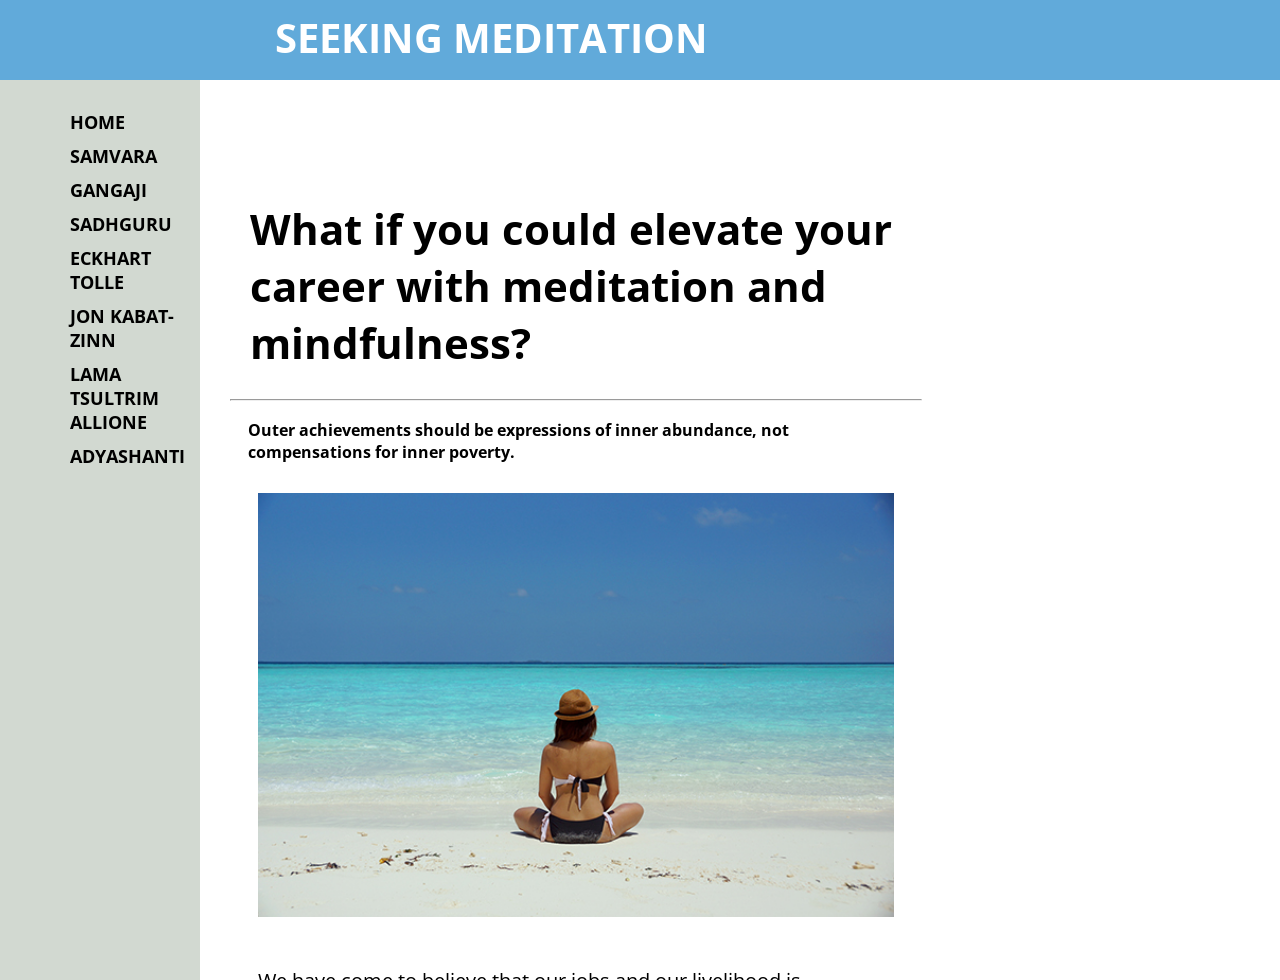
==== commit 7cdf3e16: "kean's right livelihood" ====
--- a/index.html
+++ b/index.html
@@ -3,16 +3,31 @@
 <head>
     <meta charset="UTF-8">
     <meta name="viewport" content="width=device-width, initial-scale=1.0">
+    <meta name="description" content="This is an example of a meta description. This will often show up in search results.">
     <title>Meditation Mindfulness</title>
     <link rel="stylesheet" href="style.css">
 </head>
 <body>
     <header>
+        <label for="toggle">&#9776;</label>
+        <input type="checkbox" id="toggle"/>
+        <div class="hidden">
+            <a href="#top">HOME</a>
+            <a href="#samvara">SAMVARA</a>
+            <a href="#gangaji">GANGAJI</a>
+            <a href="#sadhguru">SADHGURU</a>
+            <a href="#tolle">ECKHART TOLLE</a>
+            <a href="#zinn">JON KABAT-ZINN</a>
+            <a href="#allione">LAMA TSULTRIM ALLIONE</a>
+            <a href="#ady">ADYASHANTI</a>
+            
+        </div>
        
 <h2 class="seeking">SEEKING MEDITATION</h2>
        
        </header>
         <nav class="side-bar">
+               
             <ul>
                 <li><a href="#top">HOME</a></li>
                 <li><a href="#samvara">SAMVARA</a></li> 
@@ -23,18 +38,15 @@
                 <li><a href="#allione">LAMA TSULTRIM ALLIONE</a></li> 
                 <li><a href="#ady">ADYASHANTI</a></li>      
             </ul>    
-        </nav>
-   
-    
-   <div class="container" id="top">
-    <h1>What if you could elevate your career with meditation and mindfulness?</h1>
+        </nav> 
+   <div class="container" >
+    <h1 id="top">What if you could elevate your career with meditation and mindfulness?</h1>
     <hr style="width: 60%;">
     <h2>Outer achievements should be expressions of inner abundance, not compensations for
         inner poverty.</h2>
         <img class="mainImg" src="beach.jpg" alt="">
         <section class="career"  id="intro">
             <p>We have come to believe that our jobs and our livelihood is something outside of ourselves, simply compensation for our time and very separate from a personal spiritual path. However, as we learn to practice meditation and mindfulness, we can begin to apply the teachings of Buddha into every element of our career path, and in turn achieve a balance of a healthy spiritual and financial life.  
-
                 Right livelihood is one of the practices of Buddha’s Noble Eightfold Path. Career is an excellent practical way to determine the type of spiritual energy that you are exuding, and attracting. This is because through the practice, inner abundance manifests itself in outer achievements.
                 <br>
                 <br>
@@ -48,11 +60,11 @@
         <main class="shadow">
         <br>
         <section  id="samvara">
-            <h3 class="title">SAMVARA</h3>
+            <h3 class="title">1) SAMVARA</h3>
             <div class="flex">
                 <img class="profileImg" src="samvara.jpg" alt="" height="250px" width="175px">
             
-                <P>Samvara teaches Buddhism for people living in the modern world where a large amount of time is spent working in a job. One of Samvara’s primary teachings in the Buddha Dojo is Job Yoga. Job Yoga is the practice of applying selfless and impeccable atten­tion to work in order to achieve spiritual and career fulfillment. Samvara teaches that if you are practicing pragmatic attention to your work, success in your career can be used as a way to determine your success in your spiritual practice. Samvara and the Buddha Dojo offer specific teachings on the practice of impeccable actions of mindfulness and meditation, and how they can be applied to elevating your career both financially and spiritually.
+                <P class="teachings">Samvara teaches Buddhism for people living in the modern world where a large amount of time is spent working in a job. One of Samvara’s primary teachings in the Buddha Dojo is Job Yoga. Job Yoga is the practice of applying selfless and impeccable atten­tion to work in order to achieve spiritual and career fulfillment. Samvara teaches that if you are practicing pragmatic attention to your work, success in your career can be used as a way to determine your success in your spiritual practice. Samvara and the Buddha Dojo offer specific teachings on the practice of impeccable actions of mindfulness and meditation, and how they can be applied to elevating your career both financially and spiritually.
                 </P> 
                 
             </div>
@@ -71,10 +83,10 @@
             <br>
             
             <section id="gangaji">
-                <h3 class="title">GANGAJI</h3>
+                <h3 class="title">2) GANGAJI</h3>
                 <div class="flex">
                     <img class="profileImg" src="gangaji.jpg" alt="" height="250px" width="175px">
-                    <P>
+                    <P class="teachings">
                         Gangaji teaches that much of our suffering comes from our searching and running from being humbled. To search you have to be some-body searching for some-thing. When you search you are always looking outside of yourself for the thing that will bring you peace. When you are “some-body” you fight bad experiences and struggle for good experiences. However when you experience a deeper surrender and allow yourself to become “no-body” then you allow the humbling and stop begging for what you think you lack. 
                     </P>
                 </div>
@@ -92,16 +104,13 @@
                     
                 </ul>
             </section>
-            <br>
-          
-            
+            <br>    
         <br>
         <section  id="sadhguru">
-            <h3 class="title">SADHGURU</h3>
+            <h3 class="title">3) SADHGURU</h3>
             <div class="flex">
                 <img class="profileImg" src="sadhguru.jpg" alt="" height="250px" width="175px">
-                <P>When Sadhguru speaks of work he says, “Your work has to be lived, and your life has to be worked at. There is no such thing as work and life, it is life and life.” Everything you do should be to enhance your own nature, because your inner situation will directly affect or hinder the external situation you want to create.  If you focus on harnessing your own inner energies, then you will find yourself and learn to create your internal situations to greatly enhance your external success.
-
+                <P class="teachings">When Sadhguru speaks of work he says, “Your work has to be lived, and your life has to be worked at. There is no such thing as work and life, it is life and life.” Everything you do should be to enhance your own nature, because your inner situation will directly affect or hinder the external situation you want to create.  If you focus on harnessing your own inner energies, then you will find yourself and learn to create your internal situations to greatly enhance your external success.
                 </P>
             </div>
             <h3><strong>PROS</strong></h3>
@@ -120,10 +129,10 @@
         <br>
         <br>
         <section   id="tolle">
-            <h3 class="title">ECKHART TOLLE</h3>
+            <h3 class="title">4) ECKHART TOLLE</h3>
             <div class="flex">
                 <img class="profileImg" src="tolle.jpg" alt="" height="250px" width="175px">
-                <P>
+                <P class="teachings">
                     Eckhart Tolle teaches that an important step in finding happiness with your job is first by always being in the present moment, and that by enjoying the present moment you will create an energy shift which opens you to life helping you to align your outer purpose with your inner purpose.
 Tolle focuses on “Three Modalities of Doing.” Acceptance, enjoyment and enthusiasm. To work consciously and sanely, you should be in at least one of these three modalities and if not, you will be in dysfunction and should remove yourself from that job or career and try to find your inner purpose.
 
@@ -144,10 +153,10 @@
         </section>
         <br>
         <section id="zinn">
-            <h3 class="title">JON KABAT-ZINN</h3>
+            <h3 class="title">5) JON KABAT-ZINN</h3>
             <div class="flex">
                 <img class="profileImg" src="zinn.png" alt="" height="250px" width="175px">
-                <P>Jon Kabat-Zinn is a professor of medicine who studied Zen Buddhism and developed Mindfulness Based Stress Reduction (MBSR), an 8 week course designed to assist people with stress, anxiety and depression. Kabat-Zinn teaches that mindfulness is a love affair with life, and not just something you need to squeeze into your schedule. By cultivating moment-to-moment nonjudgmental awareness, you begin to embrace an awareness of the actuality of your experience and accept the good as well as the bad. Through the practice of meditation and mindfulness you can reveal a sense of deeper awareness, turning everything in one’s life into an adventure in living rather than just a chore or something that one has to do.
+                <P class="teachings">Jon Kabat-Zinn is a professor of medicine who studied Zen Buddhism and developed Mindfulness Based Stress Reduction (MBSR), an 8 week course designed to assist people with stress, anxiety and depression. Kabat-Zinn teaches that mindfulness is a love affair with life, and not just something you need to squeeze into your schedule. By cultivating moment-to-moment nonjudgmental awareness, you begin to embrace an awareness of the actuality of your experience and accept the good as well as the bad. Through the practice of meditation and mindfulness you can reveal a sense of deeper awareness, turning everything in one’s life into an adventure in living rather than just a chore or something that one has to do.
                  </P>
             </div>
             <H3><strong>PROS</strong></H3>
@@ -163,29 +172,30 @@
         </section>
         <br>
         <section id="allione">
-            <h3 class="title">LAMA TSULTRIM ALLIONE</h3>
+            <h3 class="title">6) LAMA TSULTRIM ALLIONE</h3>
             <div class="flex">
                 <img class="profileImg" src="allione.jpg" alt="" height="250px" width="175px">
-                <P>Lorem ipsum dolor sit amet consectetur adipisicing elit. Commodi iure, possimus deserunt alias itaque vitae ea maxime temporibus nihil, molestiae eaque ratione quis id, corrupti soluta expedita? Minus, iusto accusamus.
+                <P class="teachings">One of the first American women ordained as a Buddhist nun in 1970, Lama Tsultrim Allione teaches that the ego is always working to establish itself as a stronghold of safety against things in this life which makes us feel insecure. The ego rejects change, so to find freedom, take refuge in the truth of impermanence. Experience life through compassionate selflessness, seeing all people as Buddhas.
                  </P>
             </div>
             <H3><strong>PROS</strong></H3>
             <ul>
-                <li>Easily accessible 8 week course with sliding scale and payment plans.</li>
-                <li>Several books written to learn from.</li>
-            </ul>
-            <H3><strong>CONS</strong></H3>
-            <ul>
-                <li>No available sangha or community to continue practice.</li>
+                <li>Has both a retreat center as well as online classes.</li>
+                <li></li>
+               
+            </ul>
+            <H3><strong>CONS</strong></H3>
+            <ul>
+                <li>No focus on career path</li>
                
             </ul>
         </section>
         <br>
         <section id="ady">
-            <h3 class="title">ADYASHANTI</h3>
+            <h3 class="title">7) ADYASHANTI</h3>
             <div class="flex">
                 <img class="profileImg" src="adyashanti.jpg" alt="" height="250px" width="175px">
-                <P>
+                <P class="teachings">
                     Adyashanti teaches that in order to be successful you must be open to being a beneficial presence in the world. To achieve this, he teaches that you must first clarify your aspirations, then practice unconditional follow through. He continues that you must practice absolute sincerity, be a steward of your own life and never abdicate your authority to someone else. Through these foundational principles you can clearly see what you are compelled toward and work without trying to gain an egoic advantage in life. 
                 </P>
             </div>
--- a/style.css
+++ b/style.css
@@ -22,13 +22,33 @@
   width: 100%;
   margin: 0 0 0 0;
   height: 80px;
-
+  display: flex;
   background-color: #61aada;
   color: white;
   font-size: 40px;
   position: -webkit-sticky;
   position: sticky;
   top: 0px;
+}
+
+#toggle {
+  display: none;
+  align-content: flex-end;
+}
+label {
+  margin: 0 0 0 40px;
+  font-size: 26px;
+  line-height: 70px;
+  display: none;
+}
+.hidden {
+  display: none;
+  background: white;
+}
+
+.hidden a {
+  text-decoration: none;
+  font-size: 15px;
 }
 
 nav {
@@ -61,7 +81,6 @@
 }
 
 .side-bar a {
-  margin: 50px 10px 10px 50px;
   text-decoration: none;
   color: black;
 }
@@ -80,9 +99,6 @@
   top: 0;
   width: 0%;
   transition: all ease-in-out 200ms;
-}
-.side-bar a:hover::before {
-  width: 100%;
 }
 
 body {
@@ -146,7 +162,7 @@
 
 .mainImg {
   padding: 10px;
-  margin: 50px 21.5%;
+  margin: 20px 21.5%;
 }
 
 .profileImg {
@@ -190,99 +206,43 @@
   border-radius: 10px;
 }
 
-/* main {
-  height: 100vh;
-  scroll-snap-type: block mandatory;
-  scroll-padding: 100em;
-  overflow-y: scroll;
-}
-
-.shadow {
-  scroll-snap-align: end;
-  scroll-margin-top: 10em;
-} */
-/* .panel.active img {
-  transition-duration: 0.9s;
-  transition-timing-function: ease;
-  transform: translateX(320%);
-} */
-
-/* .panel {
-  box-sizing: border-box;
-  border: 1px solid #969696;
-  background-size: auto 100%;
-  background-position: center;
-  background-repeat: no-repeat;
-  height: 30vh;
-  border-radius: 10px;
-  color: #fff;
-  cursor: pointer;
-  flex: 6;
-  margin: 10px;
-  position: relative;
-  transition: flex 0.7s ease;
-  outline: black;
-  background-image: white;
-  display: inline;
-} */
-
-/* .panel h3 {
-  font-size: 16px;
-  position: top;
-  bottom: 20px;
-  left: 20px;
-  margin: 10px;
-  opacity: 1;
-  color: black;
-} */
-
-/* .panel li {
-  margin: 10px;
-  opacity: 0;
-  color: black;
-}
-
-.panel.active li {
-  transform: translateY(900%);
-  opacity: 1;
-  transition: opacity 0.7s ease-in 0.7s;
-  transition-duration: 0.9s;
-  transition-timing-function: ease;
-  transform: translateX(20%);
-}
-.panel button {
-  margin: 10px;
-  opacity: 0;
-  color: black;
-  cursor: pointer;
-} */
-
-/* .panel.active button {
-  transform: translateY(100%);
-  opacity: 1;
-  transition: opacity 1s ease-in 0.3s;
-  transition-duration: 0.9s;
-  transition-timing-function: ease;
-  transform: translateX(220%);
-}
-
-.panel.active {
-  flex: 5;
-  cursor: default;
-}
-
-.panel.active h3 {
-  opacity: 1;
-  transition: opacity 0.3s ease-in 0.4s;
-} */
-
-/* @media (max-width: 480px) {
-  .container {
-    width: 100vw;
-  }
-
-  .panel:nth-of-type(4),
-  .panel:nth-of-type(5) {
+@media (max-width: 600px) {
+  h1 {
+    font-size: 1.5em;
+  }
+  .flex {
+    flex-direction: column;
+  }
+}
+
+@media only screen and (max-width: 1000px) {
+  label {
+    display: block;
+    cursor: pointer;
+  }
+  .seeking {
+    font-size: 40%;
+  }
+  .hidden {
+    text-align: center;
+    width: 100%;
+  }
+  .hidden a {
+    display: block;
+    border-bottom: 1px solid #61aada;
+  }
+
+  .side-bar {
+    text-align: center;
+    width: 100%;
     display: none;
   }
-} */
+  .side-bar a {
+    display: block;
+    border-bottom: 1px solid #eaeaeb;
+    margin: 0;
+  }
+  #toggle:checked + .hidden {
+    display: block;
+  }
+}
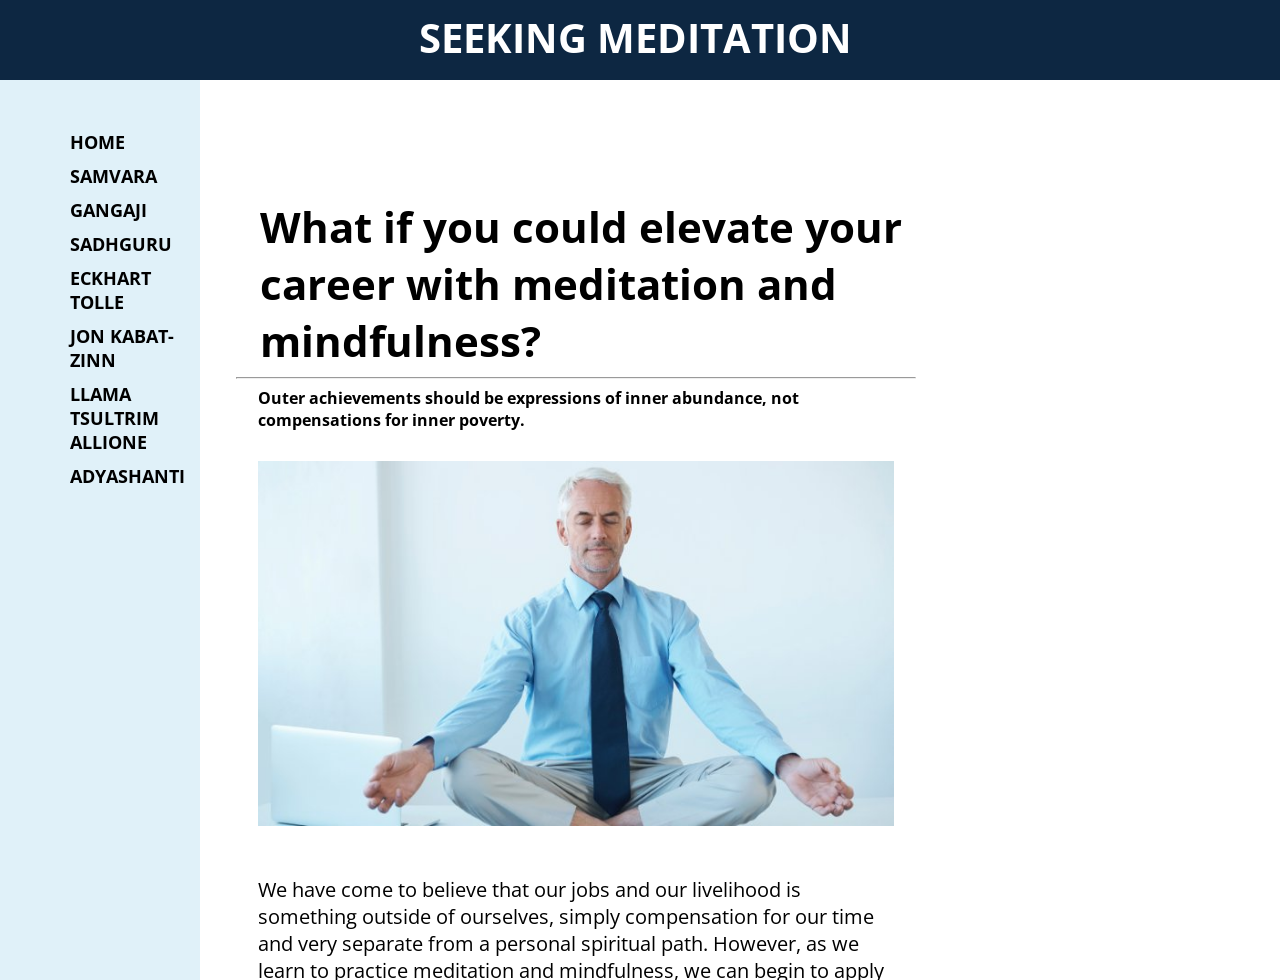
==== commit 18f655a9: "kean's right livelihood" ====
--- a/index.html
+++ b/index.html
@@ -18,7 +18,7 @@
             <a href="#sadhguru">SADHGURU</a>
             <a href="#tolle">ECKHART TOLLE</a>
             <a href="#zinn">JON KABAT-ZINN</a>
-            <a href="#allione">LAMA TSULTRIM ALLIONE</a>
+            <a href="#allione">LLAMA TSULTRIM ALLIONE</a>
             <a href="#ady">ADYASHANTI</a>
             
         </div>
@@ -35,16 +35,16 @@
                 <li><a href="#sadhguru">SADHGURU</a></li> 
                 <li><a href="#tolle">ECKHART TOLLE</a></li> 
                 <li><a href="#zinn">JON KABAT-ZINN</a></li> 
-                <li><a href="#allione">LAMA TSULTRIM ALLIONE</a></li> 
+                <li><a href="#allione">LLAMA TSULTRIM ALLIONE</a></li> 
                 <li><a href="#ady">ADYASHANTI</a></li>      
             </ul>    
         </nav> 
    <div class="container" >
     <h1 id="top">What if you could elevate your career with meditation and mindfulness?</h1>
-    <hr style="width: 60%;">
-    <h2>Outer achievements should be expressions of inner abundance, not compensations for
+    <hr style="width: 59%;">
+    <h2 class="outer">Outer achievements should be expressions of inner abundance, not compensations for
         inner poverty.</h2>
-        <img class="mainImg" src="beach.jpg" alt="">
+        <img class="mainImg" src="man.jpg" alt="">
         <section class="career"  id="intro">
             <p>We have come to believe that our jobs and our livelihood is something outside of ourselves, simply compensation for our time and very separate from a personal spiritual path. However, as we learn to practice meditation and mindfulness, we can begin to apply the teachings of Buddha into every element of our career path, and in turn achieve a balance of a healthy spiritual and financial life.  
                 Right livelihood is one of the practices of Buddha’s Noble Eightfold Path. Career is an excellent practical way to determine the type of spiritual energy that you are exuding, and attracting. This is because through the practice, inner abundance manifests itself in outer achievements.
@@ -62,10 +62,16 @@
         <section  id="samvara">
             <h3 class="title">1) SAMVARA</h3>
             <div class="flex">
-                <img class="profileImg" src="samvara.jpg" alt="" height="250px" width="175px">
+                <div>
+                    <img class="profileImg" src="samvara.jpg" alt="" height="250px" width="175px">
+                    <a href="https://www.buddhadojo.com/" target="_blank" class="webLink">Buddhadojo.com</a>
+                </div>
+                
+               
             
                 <P class="teachings">Samvara teaches Buddhism for people living in the modern world where a large amount of time is spent working in a job. One of Samvara’s primary teachings in the Buddha Dojo is Job Yoga. Job Yoga is the practice of applying selfless and impeccable atten­tion to work in order to achieve spiritual and career fulfillment. Samvara teaches that if you are practicing pragmatic attention to your work, success in your career can be used as a way to determine your success in your spiritual practice. Samvara and the Buddha Dojo offer specific teachings on the practice of impeccable actions of mindfulness and meditation, and how they can be applied to elevating your career both financially and spiritually.
                 </P> 
+                
                 
             </div>
                 <h3><strong>PROS</strong></h3>
@@ -85,7 +91,11 @@
             <section id="gangaji">
                 <h3 class="title">2) GANGAJI</h3>
                 <div class="flex">
-                    <img class="profileImg" src="gangaji.jpg" alt="" height="250px" width="175px">
+                    <div>
+                        <img class="profileImg" src="gangaji.jpg" alt="" height="250px" width="175px">
+                        <a href="https://gangaji.org/" target="_blank" class="webLink">gangaji.org</a>
+                    </div>
+                    
                     <P class="teachings">
                         Gangaji teaches that much of our suffering comes from our searching and running from being humbled. To search you have to be some-body searching for some-thing. When you search you are always looking outside of yourself for the thing that will bring you peace. When you are “some-body” you fight bad experiences and struggle for good experiences. However when you experience a deeper surrender and allow yourself to become “no-body” then you allow the humbling and stop begging for what you think you lack. 
                     </P>
@@ -109,7 +119,11 @@
         <section  id="sadhguru">
             <h3 class="title">3) SADHGURU</h3>
             <div class="flex">
-                <img class="profileImg" src="sadhguru.jpg" alt="" height="250px" width="175px">
+                <div>
+                    <img class="profileImg" src="sadhguru.jpg" alt="" height="250px" width="175px">
+                    <a href="https://isha.sadhguru.org/us/en" target="_blank" class="webLink">sadhguru.org</a>
+                </div>
+                
                 <P class="teachings">When Sadhguru speaks of work he says, “Your work has to be lived, and your life has to be worked at. There is no such thing as work and life, it is life and life.” Everything you do should be to enhance your own nature, because your inner situation will directly affect or hinder the external situation you want to create.  If you focus on harnessing your own inner energies, then you will find yourself and learn to create your internal situations to greatly enhance your external success.
                 </P>
             </div>
@@ -131,7 +145,11 @@
         <section   id="tolle">
             <h3 class="title">4) ECKHART TOLLE</h3>
             <div class="flex">
-                <img class="profileImg" src="tolle.jpg" alt="" height="250px" width="175px">
+                <div>
+                    <img class="profileImg" src="tolle.jpg" alt="" height="250px" width="175px">
+                    <a href="https://www.eckharttolle.com/" target="_blank" class="webLink">eckharttolle.com</a>
+                </div>
+                
                 <P class="teachings">
                     Eckhart Tolle teaches that an important step in finding happiness with your job is first by always being in the present moment, and that by enjoying the present moment you will create an energy shift which opens you to life helping you to align your outer purpose with your inner purpose.
 Tolle focuses on “Three Modalities of Doing.” Acceptance, enjoyment and enthusiasm. To work consciously and sanely, you should be in at least one of these three modalities and if not, you will be in dysfunction and should remove yourself from that job or career and try to find your inner purpose.
@@ -155,7 +173,11 @@
         <section id="zinn">
             <h3 class="title">5) JON KABAT-ZINN</h3>
             <div class="flex">
-                <img class="profileImg" src="zinn.png" alt="" height="250px" width="175px">
+                <div>
+                    <img class="profileImg" src="zinn.png" alt="" height="250px" width="175px">
+                    <a href="https://www.mindfulleader.org/" target="_blank" class="webLink">mindfulleader.org</a>
+                </div>
+                
                 <P class="teachings">Jon Kabat-Zinn is a professor of medicine who studied Zen Buddhism and developed Mindfulness Based Stress Reduction (MBSR), an 8 week course designed to assist people with stress, anxiety and depression. Kabat-Zinn teaches that mindfulness is a love affair with life, and not just something you need to squeeze into your schedule. By cultivating moment-to-moment nonjudgmental awareness, you begin to embrace an awareness of the actuality of your experience and accept the good as well as the bad. Through the practice of meditation and mindfulness you can reveal a sense of deeper awareness, turning everything in one’s life into an adventure in living rather than just a chore or something that one has to do.
                  </P>
             </div>
@@ -172,16 +194,20 @@
         </section>
         <br>
         <section id="allione">
-            <h3 class="title">6) LAMA TSULTRIM ALLIONE</h3>
-            <div class="flex">
-                <img class="profileImg" src="allione.jpg" alt="" height="250px" width="175px">
+            <h3 class="title">6) LLAMA TSULTRIM ALLIONE</h3>
+            <div class="flex">
+                <div>
+                    <img class="profileImg" src="allione.jpg" alt="" height="250px" width="175px">
+                    <a href="https://www.taramandala.org/" target="_blank" class="webLink">taramandala.org</a>
+                </div>
+                
                 <P class="teachings">One of the first American women ordained as a Buddhist nun in 1970, Lama Tsultrim Allione teaches that the ego is always working to establish itself as a stronghold of safety against things in this life which makes us feel insecure. The ego rejects change, so to find freedom, take refuge in the truth of impermanence. Experience life through compassionate selflessness, seeing all people as Buddhas.
                  </P>
             </div>
             <H3><strong>PROS</strong></H3>
             <ul>
                 <li>Has both a retreat center as well as online classes.</li>
-                <li></li>
+               
                
             </ul>
             <H3><strong>CONS</strong></H3>
@@ -194,7 +220,11 @@
         <section id="ady">
             <h3 class="title">7) ADYASHANTI</h3>
             <div class="flex">
-                <img class="profileImg" src="adyashanti.jpg" alt="" height="250px" width="175px">
+                <div>
+                    <img class="profileImg" src="adyashanti.jpg" alt="" height="250px" width="175px">
+                    <a href="https://opengatesangha.org/" target="_blank" class="webLink">opengatesangha.org</a>
+                </div>
+                
                 <P class="teachings">
                     Adyashanti teaches that in order to be successful you must be open to being a beneficial presence in the world. To achieve this, he teaches that you must first clarify your aspirations, then practice unconditional follow through. He continues that you must practice absolute sincerity, be a steward of your own life and never abdicate your authority to someone else. Through these foundational principles you can clearly see what you are compelled toward and work without trying to gain an egoic advantage in life. 
                 </P>
@@ -213,10 +243,10 @@
         
     </main> 
     <p>&nbsp;</p>
-
-  
-   
- 
+    <p>&nbsp;</p>
+    <p>&nbsp;</p>
+    <p>&nbsp;</p>
+    <p>&nbsp;</p>
    </div>
    
     <script src = "script.js"></script>
--- a/style.css
+++ b/style.css
@@ -23,7 +23,7 @@
   margin: 0 0 0 0;
   height: 80px;
   display: flex;
-  background-color: #61aada;
+  background-color: #0d2742;
   color: white;
   font-size: 40px;
   position: -webkit-sticky;
@@ -62,13 +62,14 @@
   z-index: 1;
   top: 80px;
   left: 0;
-  background-color: #d2d9d1;
+  background-color: #e0f1f9;
   padding-top: 10px;
+  text-align: center;
 }
 
 .side-bar ul {
   font-size: 18px;
-  margin: 10px 20px;
+  margin: 30px 20px 0px;
   list-style: none;
 }
 
@@ -120,19 +121,24 @@
 h1 {
   font-size: 2.625em;
   margin: 0px 20%;
-  padding: 20px;
+  padding: 20px 0px 0px 30px;
 }
 
 h2 {
   margin: 0 21.5%;
-  padding: 10px 20px 0 0;
+  padding: 10px 20px 0px 10px;
   font-family: "open sans";
   font-size: medium;
 }
 
 h3 {
-  padding: 10px 30px;
-  margin: 0 0;
+  padding: 10px 10px;
+}
+.seeking {
+  margin: 0 auto;
+}
+.outer {
+  padding: 0 10px;
 }
 
 .container {
@@ -140,17 +146,17 @@
   overflow: scroll;
   scroll-snap-type: y;
   scroll-padding: 160px;
-  padding: 100px 0 0 0;
+  padding: 98px 0 0 0;
 }
 
 .title {
   display: block;
-  background-color: #d2d9d1;
+  background-color: #bdb5b2;
 }
 
 .flex {
   display: flex;
-  justify-content: space-around;
+
   scroll-snap-align: start;
 }
 
@@ -166,10 +172,20 @@
 }
 
 .profileImg {
-  margin: 30px 70px 10px 10px;
+  margin: 30px 0px 10px 10px;
   border-radius: 10px;
   border: 1px solid #61aada;
   object-fit: cover;
+}
+
+.webLink {
+  margin: 0px 10px;
+  text-decoration: none;
+  color: #0d2742;
+  font-weight: bold;
+}
+.webLink:hover {
+  color: #61aada;
 }
 
 .shadow {
@@ -180,20 +196,16 @@
   scroll-padding: 300px;
 }
 
-button {
-  border-radius: 5px;
-  border: none;
-  background: none;
-  padding: 10px 20px;
-  color: black;
-  float: center;
-  padding: 10px 30px 0px 0;
-  width: 100%;
-  font-weight: 30;
+.teachings {
+  padding: 10px 0px;
+}
+
+ul {
+  padding-top: 0;
 }
 
 a .top:hover {
-  color: #d2d9d1;
+  color: #0d2742;
   cursor: pointer;
   border: none;
 }
@@ -216,33 +228,67 @@
 }
 
 @media only screen and (max-width: 1000px) {
+  .side-bar {
+    display: none;
+  }
+  .flex {
+    display: block;
+  }
   label {
     display: block;
     cursor: pointer;
   }
   .seeking {
     font-size: 40%;
+    margin: 0 auto;
   }
   .hidden {
     text-align: center;
     width: 100%;
+    position: absolute;
+    left: 0;
+    top: 80px;
+  }
+  h1 {
+    width: 100%;
+    margin: 0 auto;
+    padding-top: 0px;
+    display: block;
+  }
+  .outer {
+    width: 100%;
+    margin: 0 10px;
+    display: block;
+  }
+  .career {
+    margin: 0 10px;
+  }
+  .career p {
+    width: 100%;
+    margin: 0 auto;
+    display: block;
+  }
+  .shadow {
+    margin: 0;
+  }
+  .shadow p {
+    width: 100%;
+    margin: 0 auto;
+    display: block;
+  }
+  .profileImg {
+    margin: 30px auto;
+    display: block;
+  }
+  .webLink {
+    margin: 0px auto;
   }
   .hidden a {
     display: block;
     border-bottom: 1px solid #61aada;
   }
-
-  .side-bar {
-    text-align: center;
-    width: 100%;
-    display: none;
-  }
-  .side-bar a {
-    display: block;
-    border-bottom: 1px solid #eaeaeb;
-    margin: 0;
-  }
-  #toggle:checked + .hidden {
-    display: block;
-  }
-}
+}
+
+#toggle:checked + .hidden {
+  display: block;
+}
